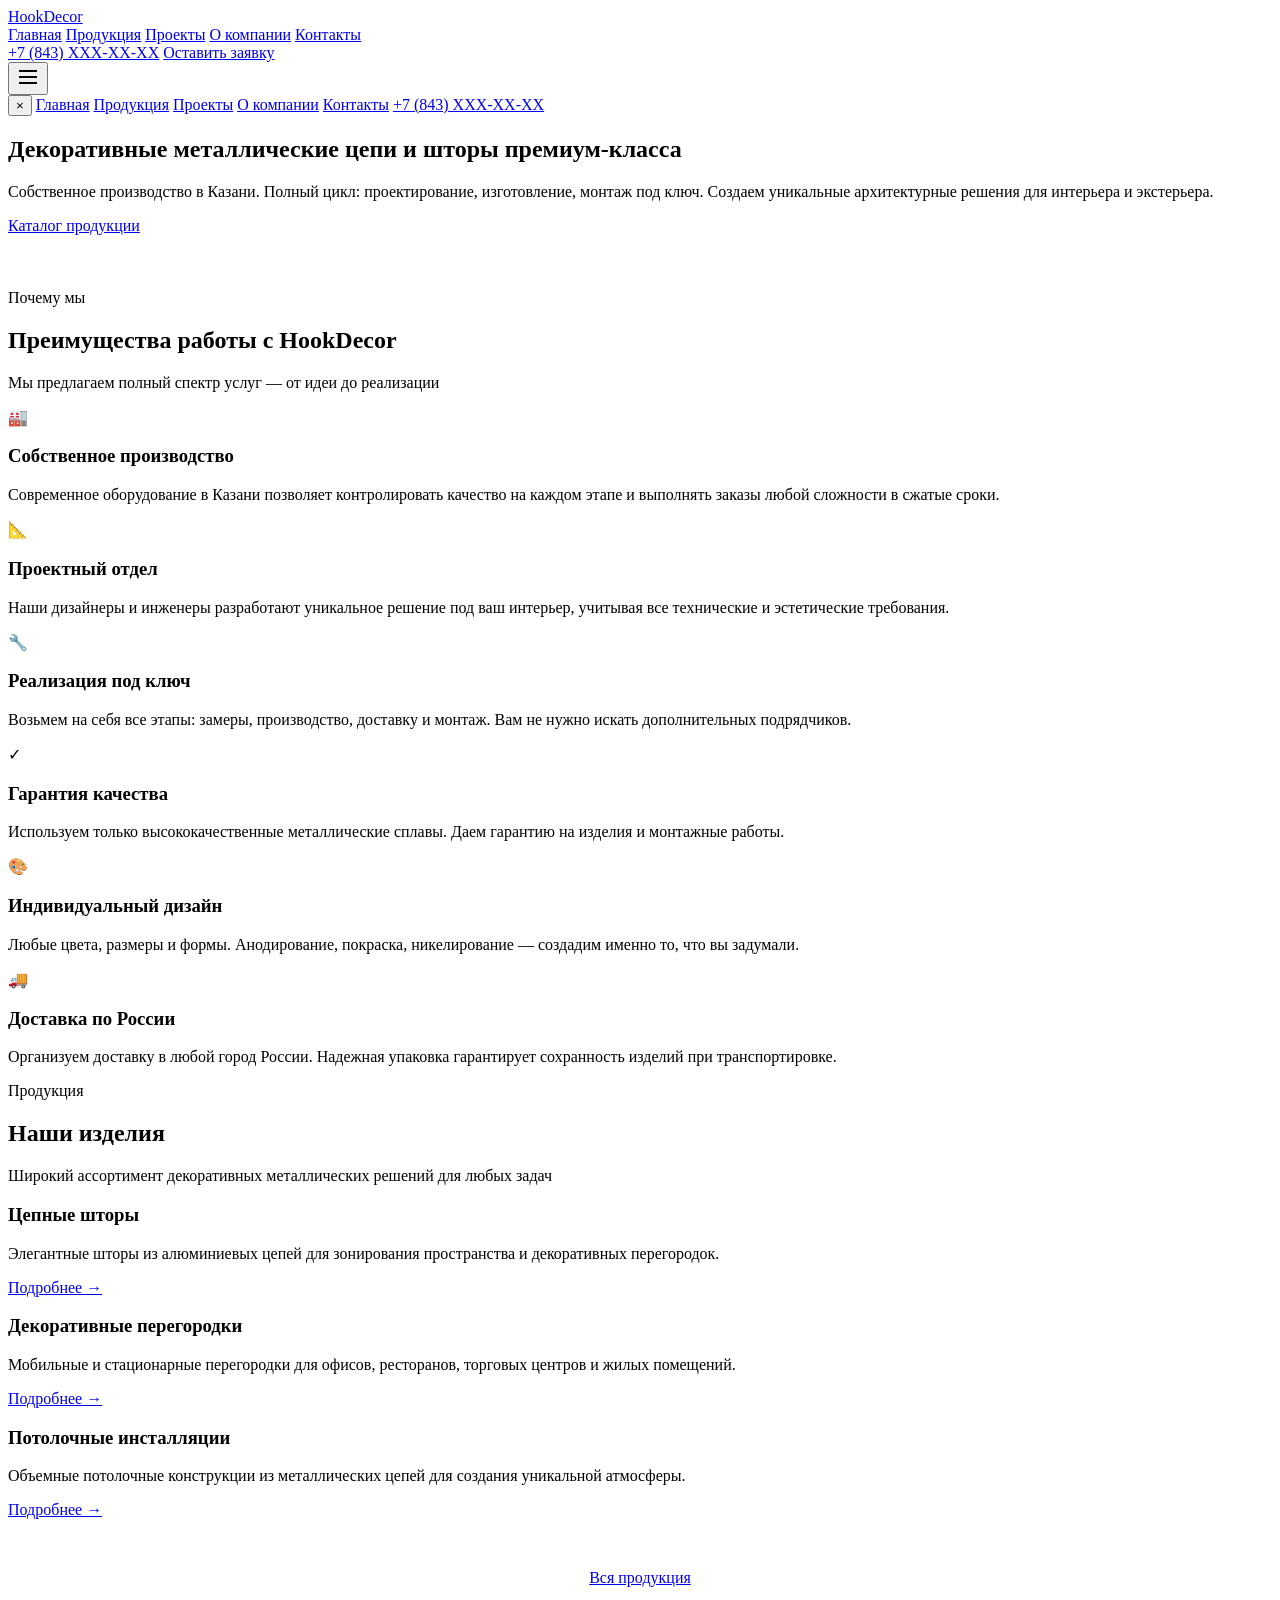
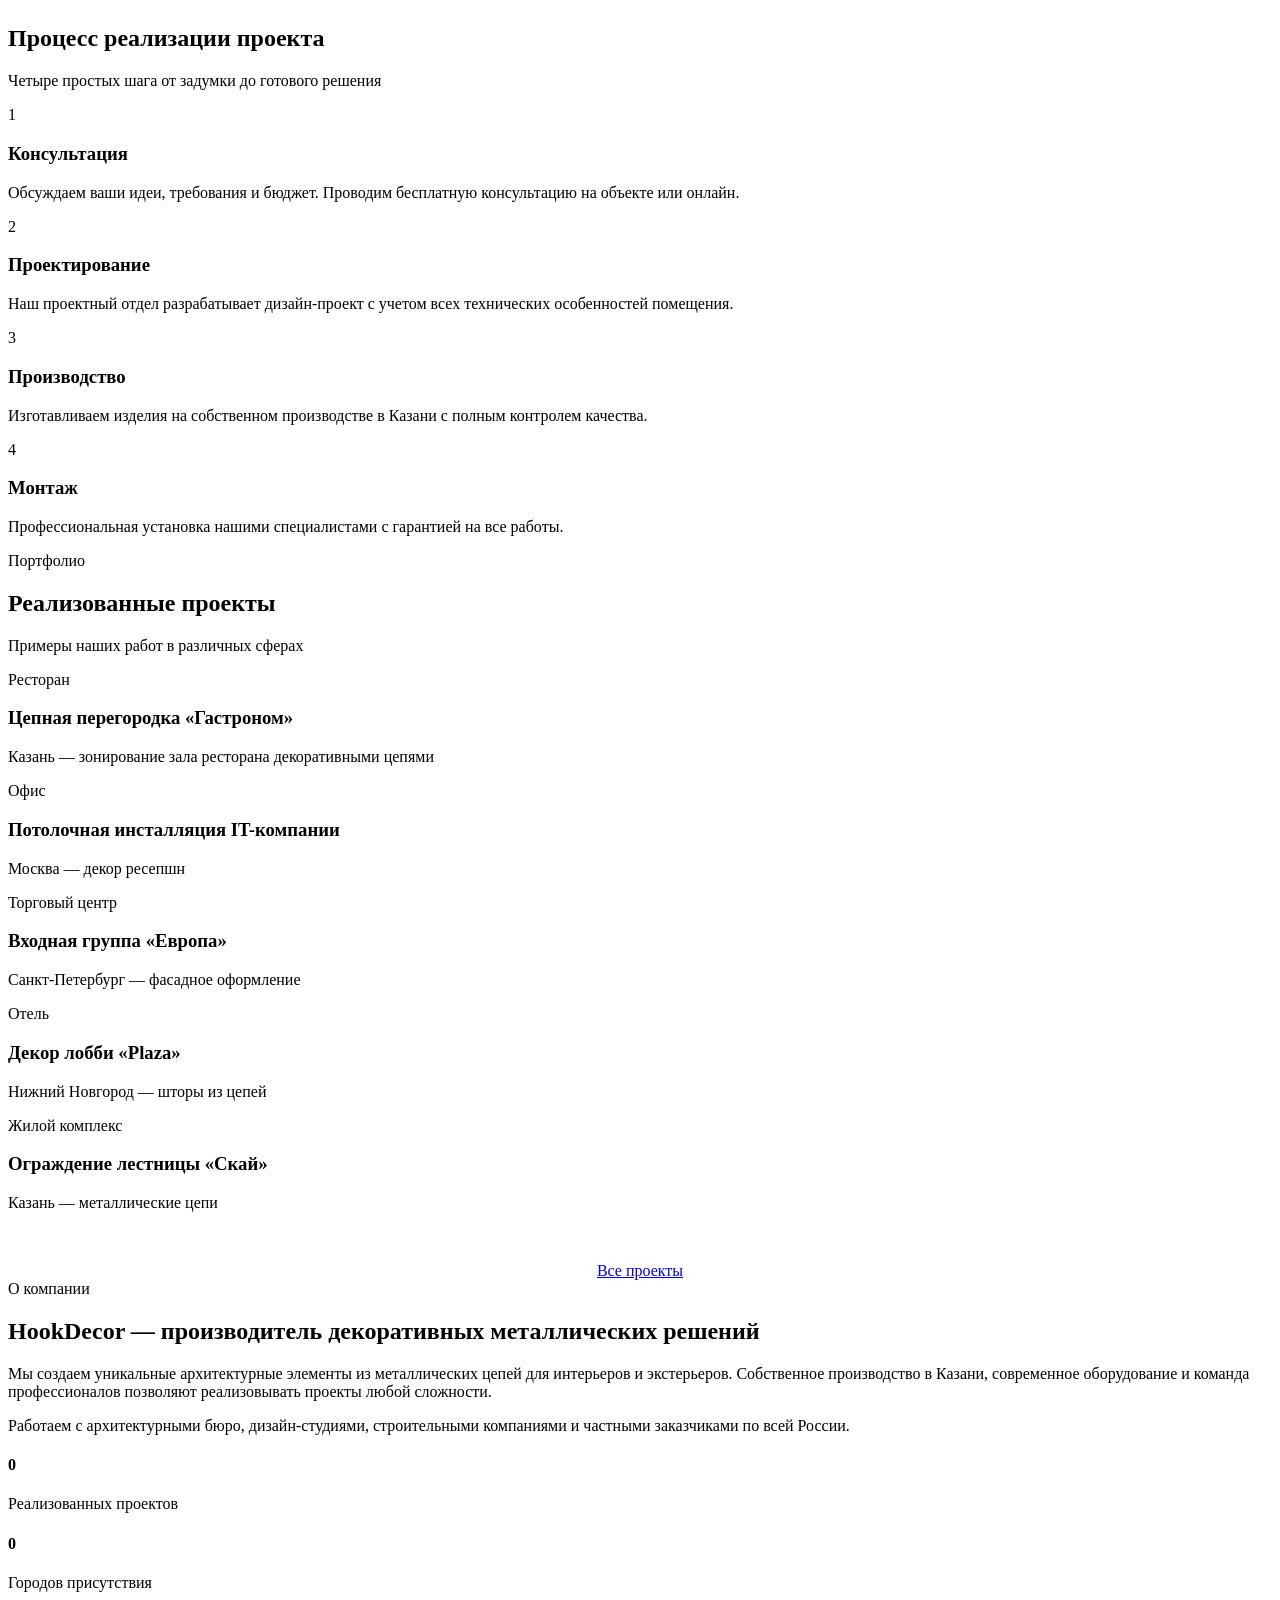
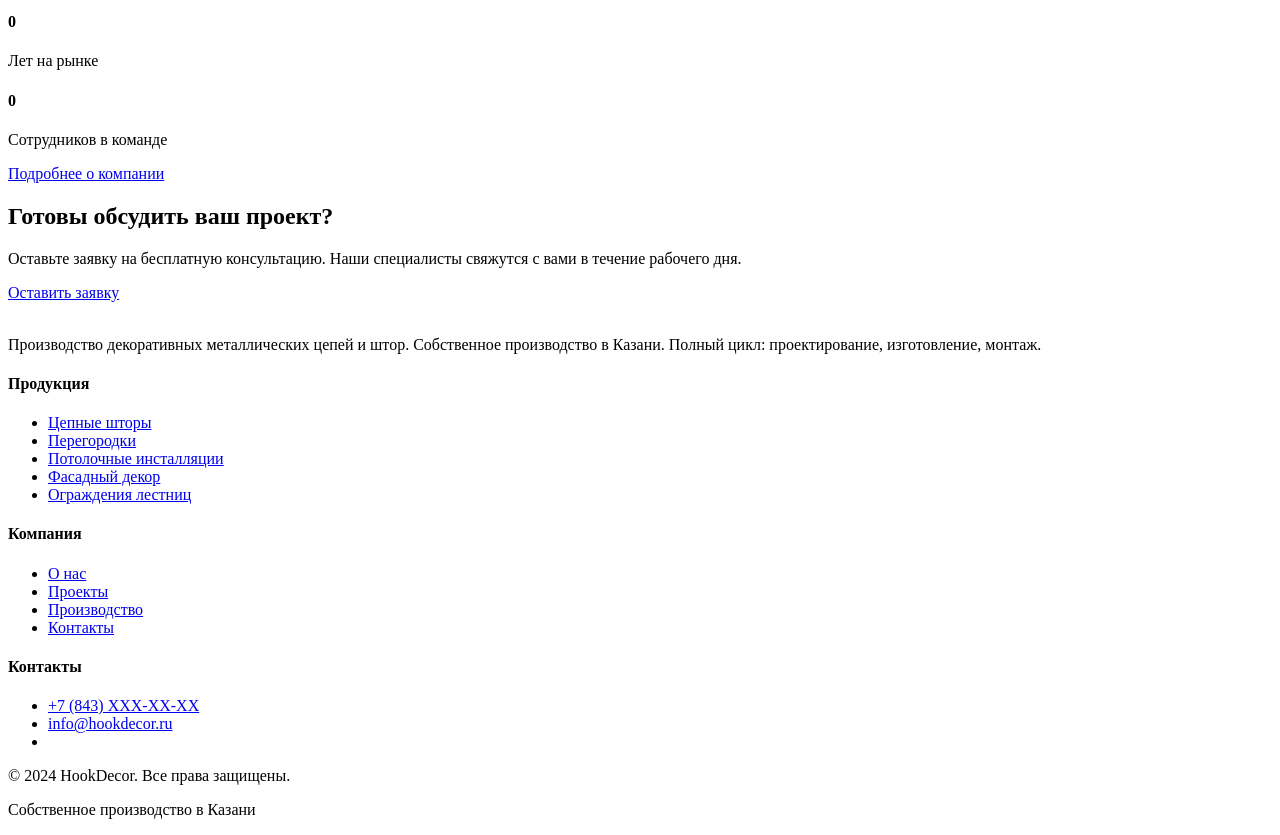
==== index.html @ 1d56a3e1 "Update index.html" ====
<!DOCTYPE html>
<html lang="ru">
<head>
    <meta charset="UTF-8">
    <meta name="viewport" content="width=device-width, initial-scale=1.0">
    <meta name="description" content="HookDecor — производство декоративных металлических цепей и штор в Казани. Проектирование, производство, монтаж под ключ. Архитектурные решения для интерьера и экстерьера.">
    <meta name="keywords" content="декоративные цепи, металлические шторы, архитектурный декор, перегородки из цепей, декор интерьера, производство Казань, монтаж декора">
    <meta name="author" content="HookDecor">
    <meta name="robots" content="index, follow">

    <!-- Open Graph -->
    <meta property="og:title" content="HookDecor — Декоративные металлические цепи и шторы">
    <meta property="og:description" content="Собственное производство в Казани. Проектирование, производство, монтаж под ключ.">
    <meta property="og:type" content="website">
    <meta property="og:url" content="https://hookdecor.ru">
    <meta property="og:locale" content="ru_RU">

    <!-- Twitter Card -->
    <meta name="twitter:card" content="summary_large_image">
    <meta name="twitter:title" content="HookDecor — Декоративные металлические цепи">
    <meta name="twitter:description" content="Производство декоративных металлических цепей и штор в Казани">

    <title>HookDecor — Декоративные металлические цепи и шторы | Производство Казань</title>

    <link rel="canonical" href="https://hookdecor.ru/">
    <link rel="stylesheet" href="./styles.css">
    <link rel="preconnect" href="https://fonts.googleapis.com">
    <link href="https://fonts.googleapis.com/css2?family=Inter:wght@300;400;500;600;700&display=swap" rel="stylesheet">

    <!-- Schema.org JSON-LD -->
    <script type="application/ld+json">
    {
        "@context": "https://schema.org",
        "@type": "Organization",
        "name": "HookDecor",
        "description": "Производство декоративных металлических цепей и штор",
        "url": "https://hookdecor.ru",
        "logo": "https://hookdecor.ru/logo.png",
        "address": {
            "@type": "PostalAddress",
            "addressLocality": "Казань",
            "addressRegion": "Татарстан",
            "addressCountry": "RU"
        },
        "contactPoint": {
            "@type": "ContactPoint",
            "telephone": "+7-843-XXX-XX-XX",
            "contactType": "sales",
            "areaServed": "RU",
            "availableLanguage": "Russian"
        },
        "sameAs": []
    }
    </script>

    <script type="application/ld+json">
    {
        "@context": "https://schema.org",
        "@type": "WebSite",
        "name": "HookDecor",
        "url": "https://hookdecor.ru",
        "potentialAction": {
            "@type": "SearchAction",
            "target": "https://hookdecor.ru/search?q={search_term_string}",
            "query-input": "required name=search_term_string"
        }
    }
    </script>
</head>
<body>

    <!-- Header -->
    <header class="header">
        <div class="container">
            <div class="header-inner">
                <a href="index.html" class="logo">Hook<span>Decor</span></a>
                <nav class="nav">
                    <a href="index.html">Главная</a>
                    <a href="products.html">Продукция</a>
                    <a href="projects.html">Проекты</a>
                    <a href="about.html">О компании</a>
                    <a href="contacts.html">Контакты</a>
                </nav>
                <div class="header-contact">
                    <a href="tel:+7843XXXXXXX" class="phone-link">+7 (843) XXX-XX-XX</a>
                    <a href="contacts.html" class="btn btn-primary">Оставить заявку</a>
                </div>
                <button class="mobile-menu-btn" aria-label="Открыть меню">
                    <svg width="24" height="24" viewBox="0 0 24 24" fill="none" stroke="currentColor" stroke-width="2">
                        <line x1="3" y1="12" x2="21" y2="12"></line>
                        <line x1="3" y1="6" x2="21" y2="6"></line>
                        <line x1="3" y1="18" x2="21" y2="18"></line>
                    </svg>
                </button>
            </div>
        </div>
    </header>

    <!-- Mobile Menu -->
    <div class="mobile-menu">
        <button class="mobile-menu-close" aria-label="Закрыть меню">×</button>
        <a href="index.html">Главная</a>
        <a href="products.html">Продукция</a>
        <a href="projects.html">Проекты</a>
        <a href="about.html">О компании</a>
        <a href="contacts.html">Контакты</a>
        <a href="tel:+7843XXXXXXX" class="phone-link">+7 (843) XXX-XX-XX</a>
    </div>

    <!-- Hero Section -->
    <section class="hero">
        <div class="container">
            <div class="hero-content">
                <div class="hero-text">
                    <h1>Декоративные металлические цепи и шторы <span>премиум-класса</span></h1>
                    <p>Собственное производство в Казани. Полный цикл: проектирование, изготовление, монтаж под ключ. Создаем уникальные архитектурные решения для интерьера и экстерьера.</p>
                    <div class="hero-buttons">
                        <a href="products.html" class="btn btn-primary">Каталог продукции</a>
                        <a href="contacts.html" class="btn btn-outline" style="color: white; border-color: rgba(255,255,255,0.5);">Бесплатная консультация</a>
                    </div>
                </div>
                <div class="hero-visual">
                    <div class="hero-image"></div>
                    <div class="float-element float-1">
                        <span style="color: white; font-size: 0.85rem;">✓ Собственное производство</span>
                    </div>
                    <div class="float-element float-2">
                        <span style="color: white; font-size: 0.85rem;">✓ Проектный отдел</span>
                    </div>
                    <div class="float-element float-3">
                        <span style="color: white; font-size: 0.85rem;">✓ Монтаж под ключ</span>
                    </div>
                </div>
            </div>
        </div>
    </section>

    <!-- Features / Advantages -->
    <section class="section">
        <div class="container">
            <div class="section-header fade-in">
                <span class="section-label">Почему мы</span>
                <h2>Преимущества работы с HookDecor</h2>
                <p>Мы предлагаем полный спектр услуг — от идеи до реализации</p>
            </div>
            <div class="features-grid">
                <div class="feature-card fade-in">
                    <div class="feature-icon">🏭</div>
                    <h3>Собственное производство</h3>
                    <p>Современное оборудование в Казани позволяет контролировать качество на каждом этапе и выполнять заказы любой сложности в сжатые сроки.</p>
                </div>
                <div class="feature-card fade-in">
                    <div class="feature-icon">📐</div>
                    <h3>Проектный отдел</h3>
                    <p>Наши дизайнеры и инженеры разработают уникальное решение под ваш интерьер, учитывая все технические и эстетические требования.</p>
                </div>
                <div class="feature-card fade-in">
                    <div class="feature-icon">🔧</div>
                    <h3>Реализация под ключ</h3>
                    <p>Возьмем на себя все этапы: замеры, производство, доставку и монтаж. Вам не нужно искать дополнительных подрядчиков.</p>
                </div>
                <div class="feature-card fade-in">
                    <div class="feature-icon">✓</div>
                    <h3>Гарантия качества</h3>
                    <p>Используем только высококачественные металлические сплавы. Даем гарантию на изделия и монтажные работы.</p>
                </div>
                <div class="feature-card fade-in">
                    <div class="feature-icon">🎨</div>
                    <h3>Индивидуальный дизайн</h3>
                    <p>Любые цвета, размеры и формы. Анодирование, покраска, никелирование — создадим именно то, что вы задумали.</p>
                </div>
                <div class="feature-card fade-in">
                    <div class="feature-icon">🚚</div>
                    <h3>Доставка по России</h3>
                    <p>Организуем доставку в любой город России. Надежная упаковка гарантирует сохранность изделий при транспортировке.</p>
                </div>
            </div>
        </div>
    </section>

    <!-- Products Preview -->
    <section class="section products-section">
        <div class="container">
            <div class="section-header fade-in">
                <span class="section-label">Продукция</span>
                <h2>Наши изделия</h2>
                <p>Широкий ассортимент декоративных металлических решений для любых задач</p>
            </div>
            <div class="products-grid">
                <div class="product-card fade-in">
                    <div class="product-image" data-product="ЦЕПНЫЕ ШТОРЫ"></div>
                    <div class="product-info">
                        <h3>Цепные шторы</h3>
                        <p>Элегантные шторы из алюминиевых цепей для зонирования пространства и декоративных перегородок.</p>
                        <a href="products.html#curtains" class="product-link">Подробнее →</a>
                    </div>
                </div>
                <div class="product-card fade-in">
                    <div class="product-image" data-product="ПЕРЕГОРОДКИ"></div>
                    <div class="product-info">
                        <h3>Декоративные перегородки</h3>
                        <p>Мобильные и стационарные перегородки для офисов, ресторанов, торговых центров и жилых помещений.</p>
                        <a href="products.html#partitions" class="product-link">Подробнее →</a>
                    </div>
                </div>
                <div class="product-card fade-in">
                    <div class="product-image" data-product="ПОТОЛОЧНЫЕ ИНСТАЛЛЯЦИИ"></div>
                    <div class="product-info">
                        <h3>Потолочные инсталляции</h3>
                        <p>Объемные потолочные конструкции из металлических цепей для создания уникальной атмосферы.</p>
                        <a href="products.html#ceiling" class="product-link">Подробнее →</a>
                    </div>
                </div>
            </div>
            <div style="text-align: center; margin-top: 50px;">
                <a href="products.html" class="btn btn-outline">Вся продукция</a>
            </div>
        </div>
    </section>

    <!-- Process Section -->
    <section class="section process-section">
        <div class="container">
            <div class="section-header fade-in">
                <span class="section-label" style="background: rgba(255,255,255,0.1); color: white;">Как мы работаем</span>
                <h2>Процесс реализации проекта</h2>
                <p>Четыре простых шага от задумки до готового решения</p>
            </div>
            <div class="process-grid">
                <div class="process-step fade-in">
                    <div class="step-number">1</div>
                    <h3>Консультация</h3>
                    <p>Обсуждаем ваши идеи, требования и бюджет. Проводим бесплатную консультацию на объекте или онлайн.</p>
                </div>
                <div class="process-step fade-in">
                    <div class="step-number">2</div>
                    <h3>Проектирование</h3>
                    <p>Наш проектный отдел разрабатывает дизайн-проект с учетом всех технических особенностей помещения.</p>
                </div>
                <div class="process-step fade-in">
                    <div class="step-number">3</div>
                    <h3>Производство</h3>
                    <p>Изготавливаем изделия на собственном производстве в Казани с полным контролем качества.</p>
                </div>
                <div class="process-step fade-in">
                    <div class="step-number">4</div>
                    <h3>Монтаж</h3>
                    <p>Профессиональная установка нашими специалистами с гарантией на все работы.</p>
                </div>
            </div>
        </div>
    </section>

    <!-- Projects Preview -->
    <section class="section">
        <div class="container">
            <div class="section-header fade-in">
                <span class="section-label">Портфолио</span>
                <h2>Реализованные проекты</h2>
                <p>Примеры наших работ в различных сферах</p>
            </div>
            <div class="projects-grid">
                <div class="project-card large fade-in">
                    <div class="project-overlay">
                        <span class="project-tag">Ресторан</span>
                        <h3>Цепная перегородка «Гастроном»</h3>
                        <p>Казань — зонирование зала ресторана декоративными цепями</p>
                    </div>
                </div>
                <div class="project-card fade-in">
                    <div class="project-overlay">
                        <span class="project-tag">Офис</span>
                        <h3>Потолочная инсталляция IT-компании</h3>
                        <p>Москва — декор ресепшн</p>
                    </div>
                </div>
                <div class="project-card fade-in">
                    <div class="project-overlay">
                        <span class="project-tag">Торговый центр</span>
                        <h3>Входная группа «Европа»</h3>
                        <p>Санкт-Петербург — фасадное оформление</p>
                    </div>
                </div>
                <div class="project-card fade-in">
                    <div class="project-overlay">
                        <span class="project-tag">Отель</span>
                        <h3>Декор лобби «Plaza»</h3>
                        <p>Нижний Новгород — шторы из цепей</p>
                    </div>
                </div>
                <div class="project-card fade-in">
                    <div class="project-overlay">
                        <span class="project-tag">Жилой комплекс</span>
                        <h3>Ограждение лестницы «Скай»</h3>
                        <p>Казань — металлические цепи</p>
                    </div>
                </div>
            </div>
            <div style="text-align: center; margin-top: 50px;">
                <a href="projects.html" class="btn btn-outline">Все проекты</a>
            </div>
        </div>
    </section>

    <!-- About Preview -->
    <section class="section">
        <div class="container">
            <div class="about-grid">
                <div class="about-image fade-in"></div>
                <div class="fade-in">
                    <span class="section-label">О компании</span>
                    <h2>HookDecor — производитель декоративных металлических решений</h2>
                    <p>Мы создаем уникальные архитектурные элементы из металлических цепей для интерьеров и экстерьеров. Собственное производство в Казани, современное оборудование и команда профессионалов позволяют реализовывать проекты любой сложности.</p>
                    <p>Работаем с архитектурными бюро, дизайн-студиями, строительными компаниями и частными заказчиками по всей России.</p>
                    <div class="about-stats">
                        <div class="stat-item">
                            <h4 class="counter" data-target="150">0</h4>
                            <p>Реализованных проектов</p>
                        </div>
                        <div class="stat-item">
                            <h4 class="counter" data-target="50">0</h4>
                            <p>Городов присутствия</p>
                        </div>
                        <div class="stat-item">
                            <h4 class="counter" data-target="8">0</h4>
                            <p>Лет на рынке</p>
                        </div>
                        <div class="stat-item">
                            <h4 class="counter" data-target="25">0</h4>
                            <p>Сотрудников в команде</p>
                        </div>
                    </div>
                    <a href="about.html" class="btn btn-primary" style="margin-top: 30px;">Подробнее о компании</a>
                </div>
            </div>
        </div>
    </section>

    <!-- CTA Section -->
    <section class="cta-section">
        <div class="container">
            <div class="fade-in">
                <h2>Готовы обсудить ваш проект?</h2>
                <p>Оставьте заявку на бесплатную консультацию. Наши специалисты свяжутся с вами в течение рабочего дня.</p>
                <div class="cta-buttons">
                    <a href="contacts.html" class="btn btn-white">Оставить заявку</a>
                    <a href="tel:+7843XXXXXXX" class="btn btn-outline" style="color: white; border-color: rgba(255,255,255,0.5);">Позвонить</a>
                </div>
            </div>
        </div>
    </section>

    <!-- Footer -->
    <footer class="footer">
        <div class="container">
            <div class="footer-grid">
                <div class="footer-brand">
                    <a href="index.html" class="logo" style="color: white;">Hook<span style="color: var(--gold);">Decor</span></a>
                    <p>Производство декоративных металлических цепей и штор. Собственное производство в Казани. Полный цикл: проектирование, изготовление, монтаж.</p>
                </div>
                <div class="footer-links">
                    <h4>Продукция</h4>
                    <ul>
                        <li><a href="products.html#curtains">Цепные шторы</a></li>
                        <li><a href="products.html#partitions">Перегородки</a></li>
                        <li><a href="products.html#ceiling">Потолочные инсталляции</a></li>
                        <li><a href="products.html#facade">Фасадный декор</a></li>
                        <li><a href="products.html#stairs">Ограждения лестниц</a></li>
                    </ul>
                </div>
                <div class="footer-links">
                    <h4>Компания</h4>
                    <ul>
                        <li><a href="about.html">О нас</a></li>
                        <li><a href="projects.html">Проекты</a></li>
                        <li><a href="about.html#production">Производство</a></li>
                        <li><a href="contacts.html">Контакты</a></li>
                    </ul>
                </div>
                <div class="footer-links">
                    <h4>Контакты</h4>
                    <ul>
                        <li><a href="tel:+7843XXXXXXX">+7 (843) XXX-XX-XX</a></li>
                        <li><a href="mailto:info@hookdecor.ru">info@hookdecor.ru</a></li>
                        <li><span style="color: rgba(255,255,255,0.7);">Казань, Татарстан</span></li>
                    </ul>
                </div>
            </div>
            <div class="footer-bottom">
                <p>© 2024 HookDecor. Все права защищены.</p>
                <p>Собственное производство в Казани</p>
            </div>
        </div>
    </footer>

    <script src="./scripts.js"></script>
</body>
</html>
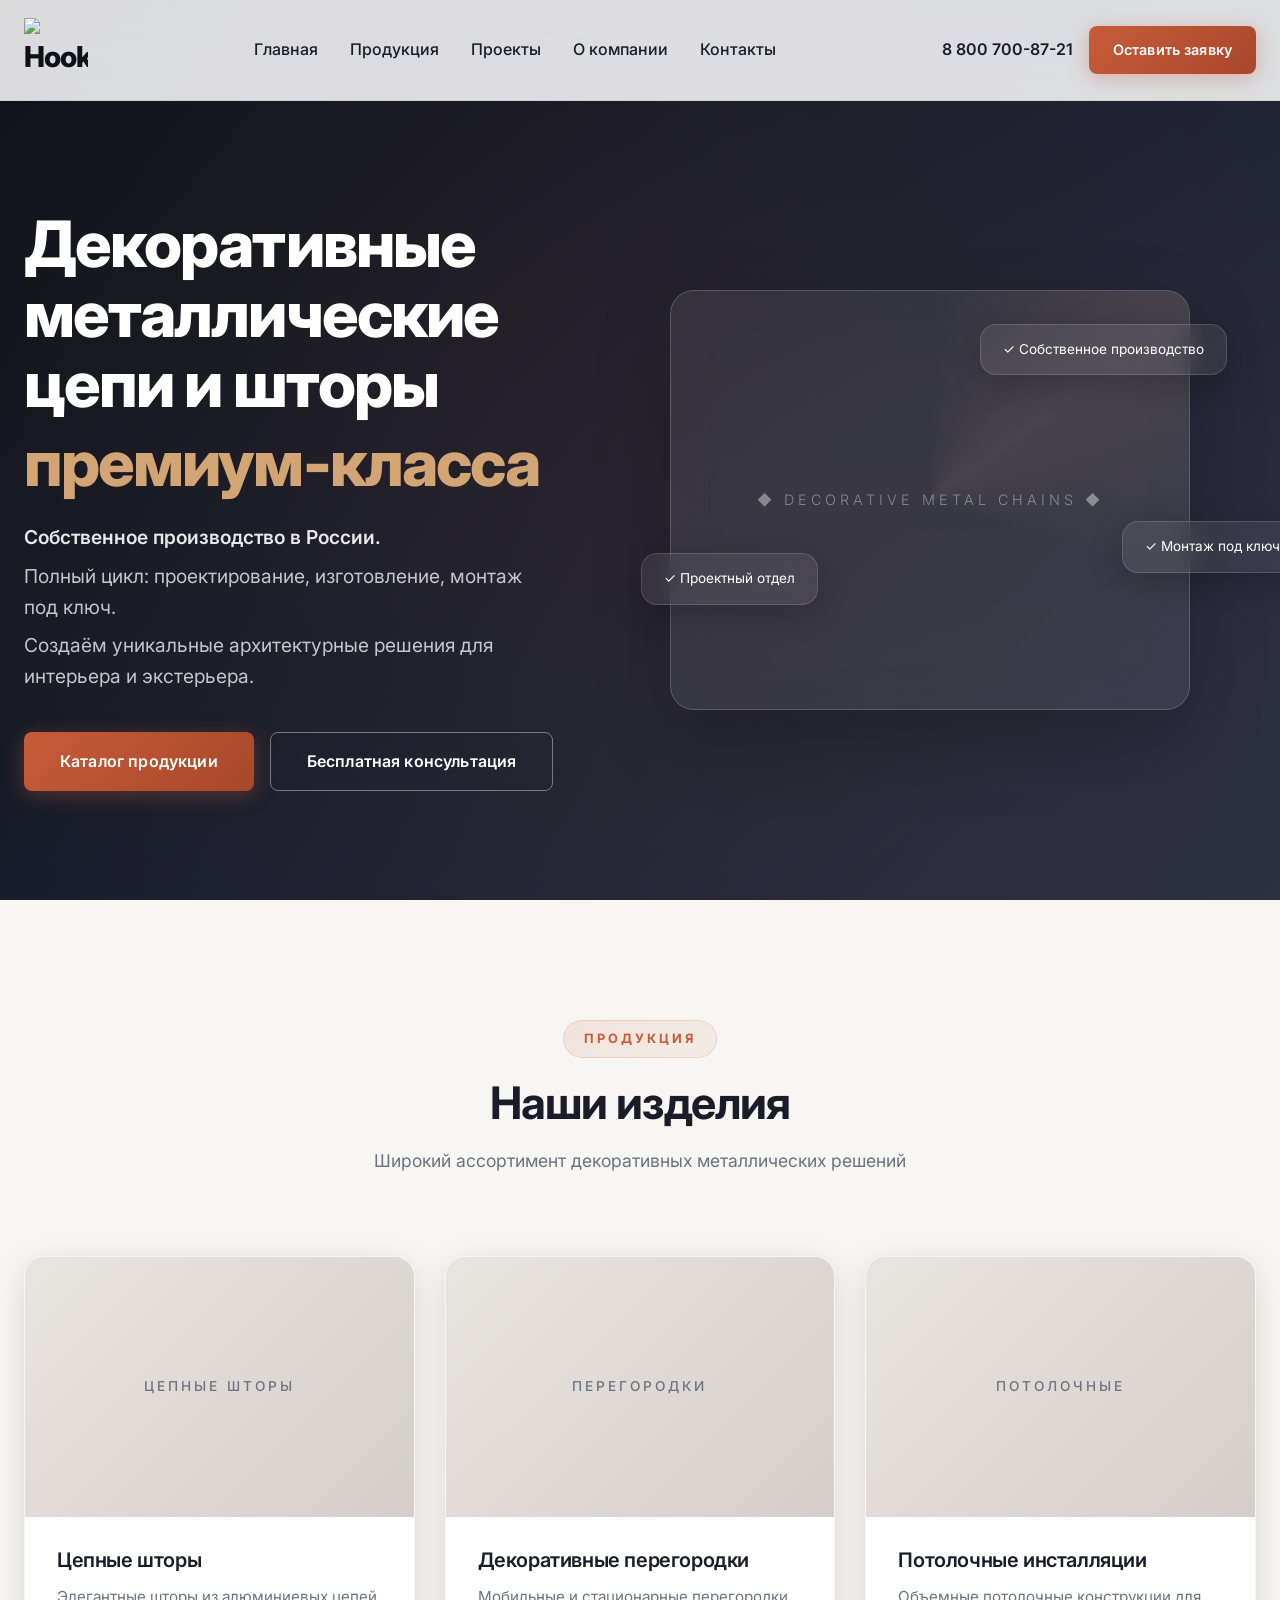
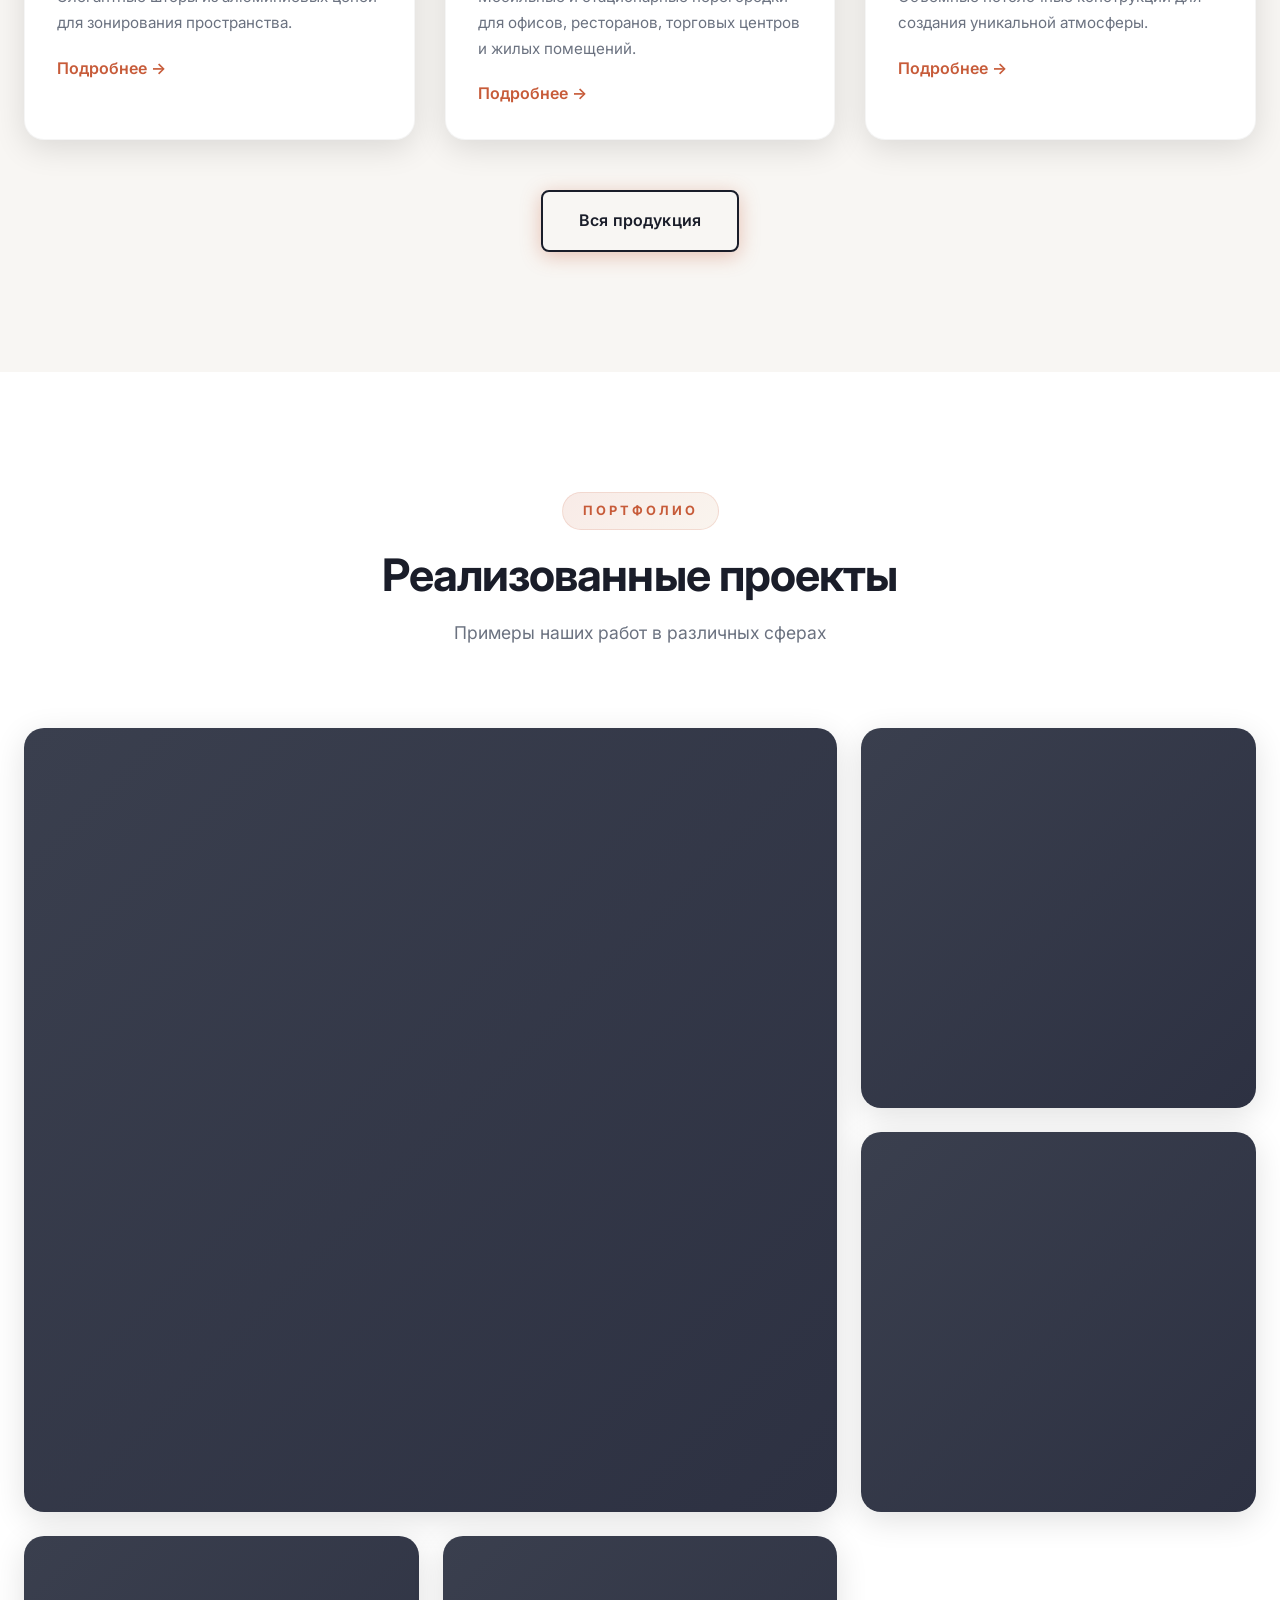
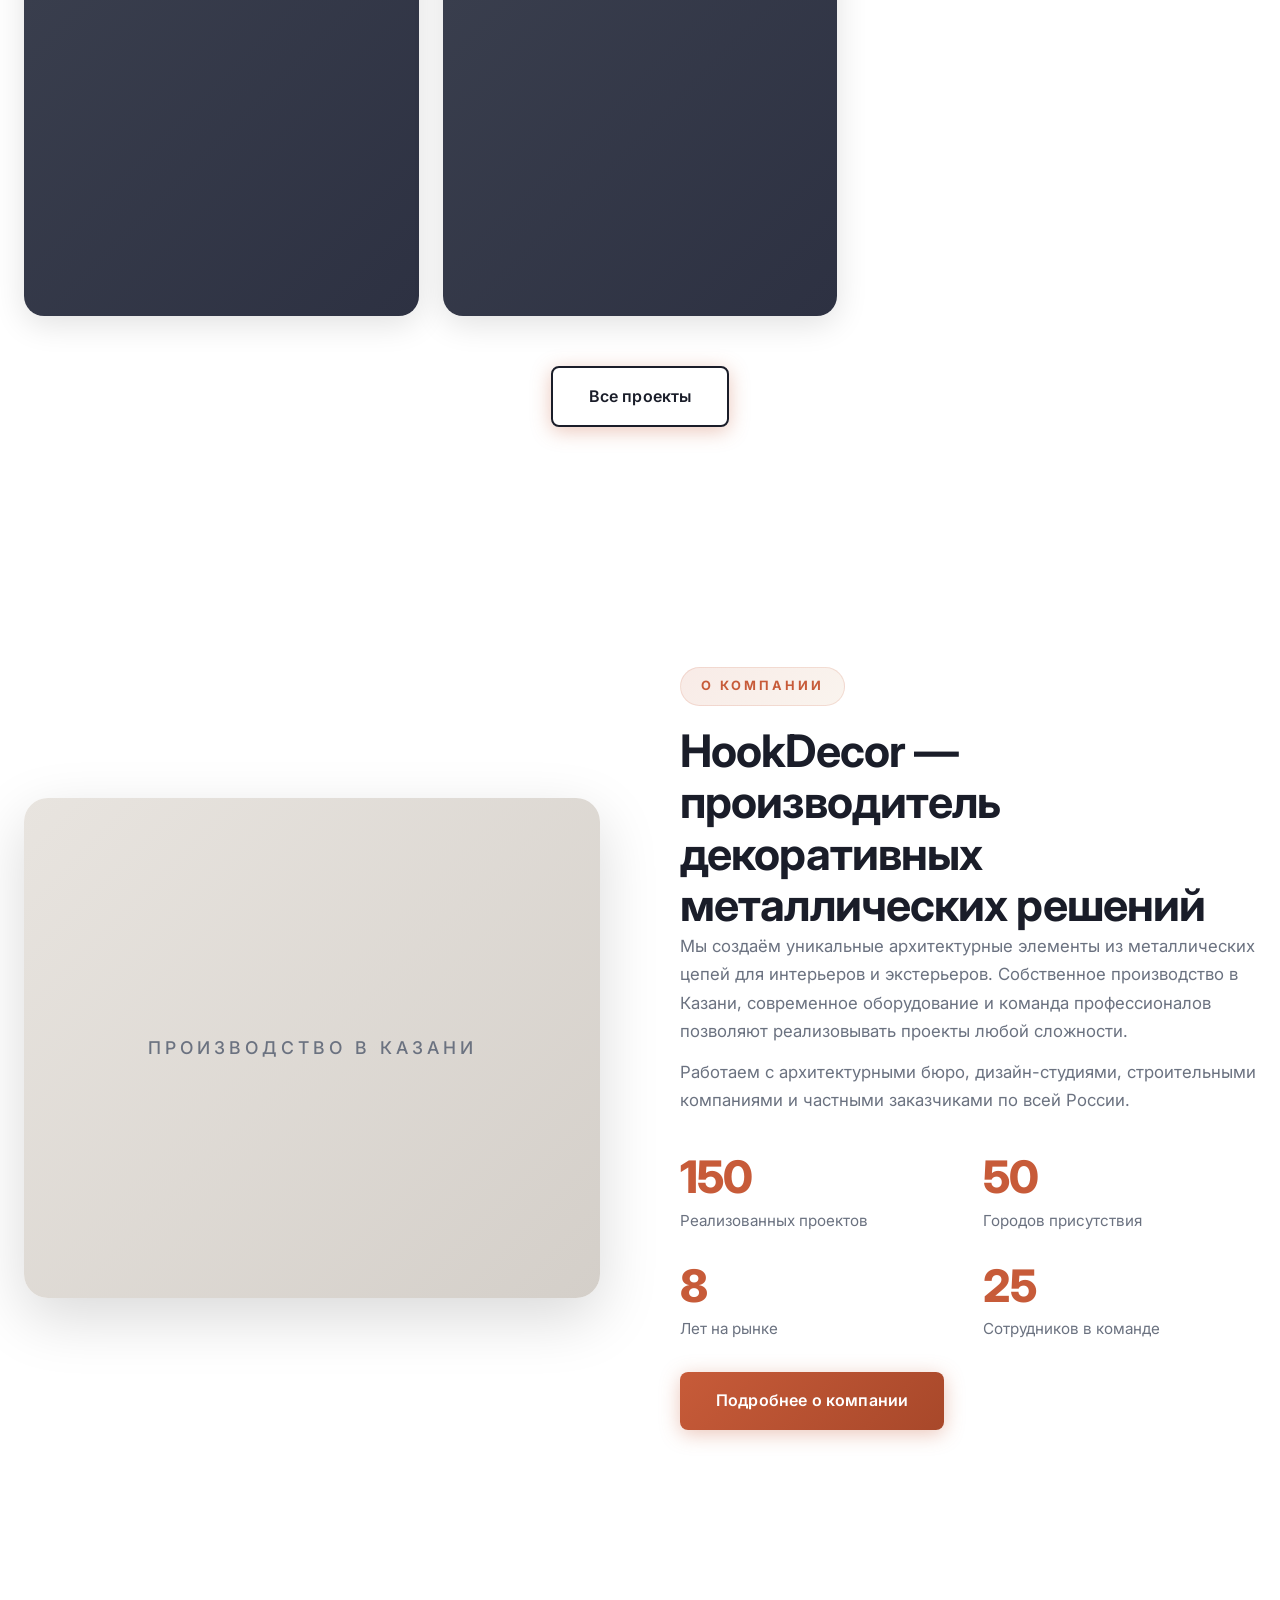
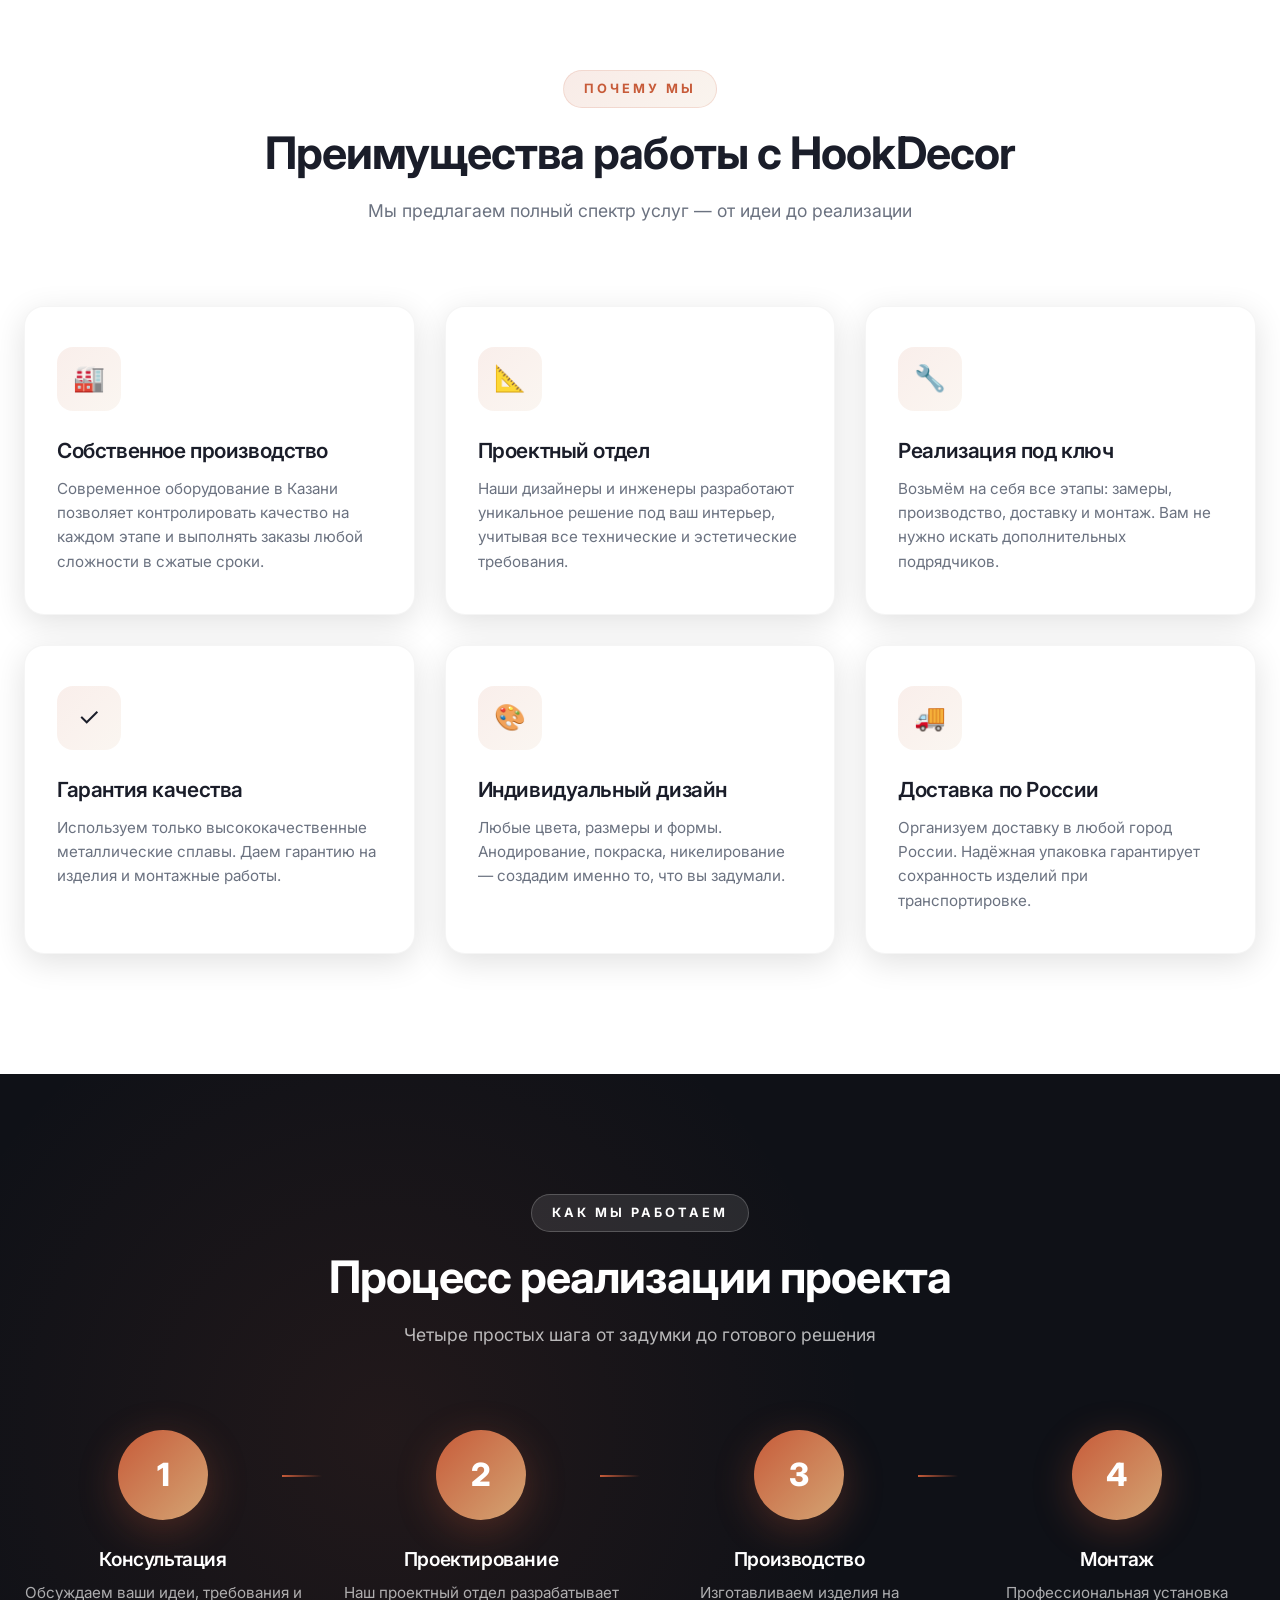
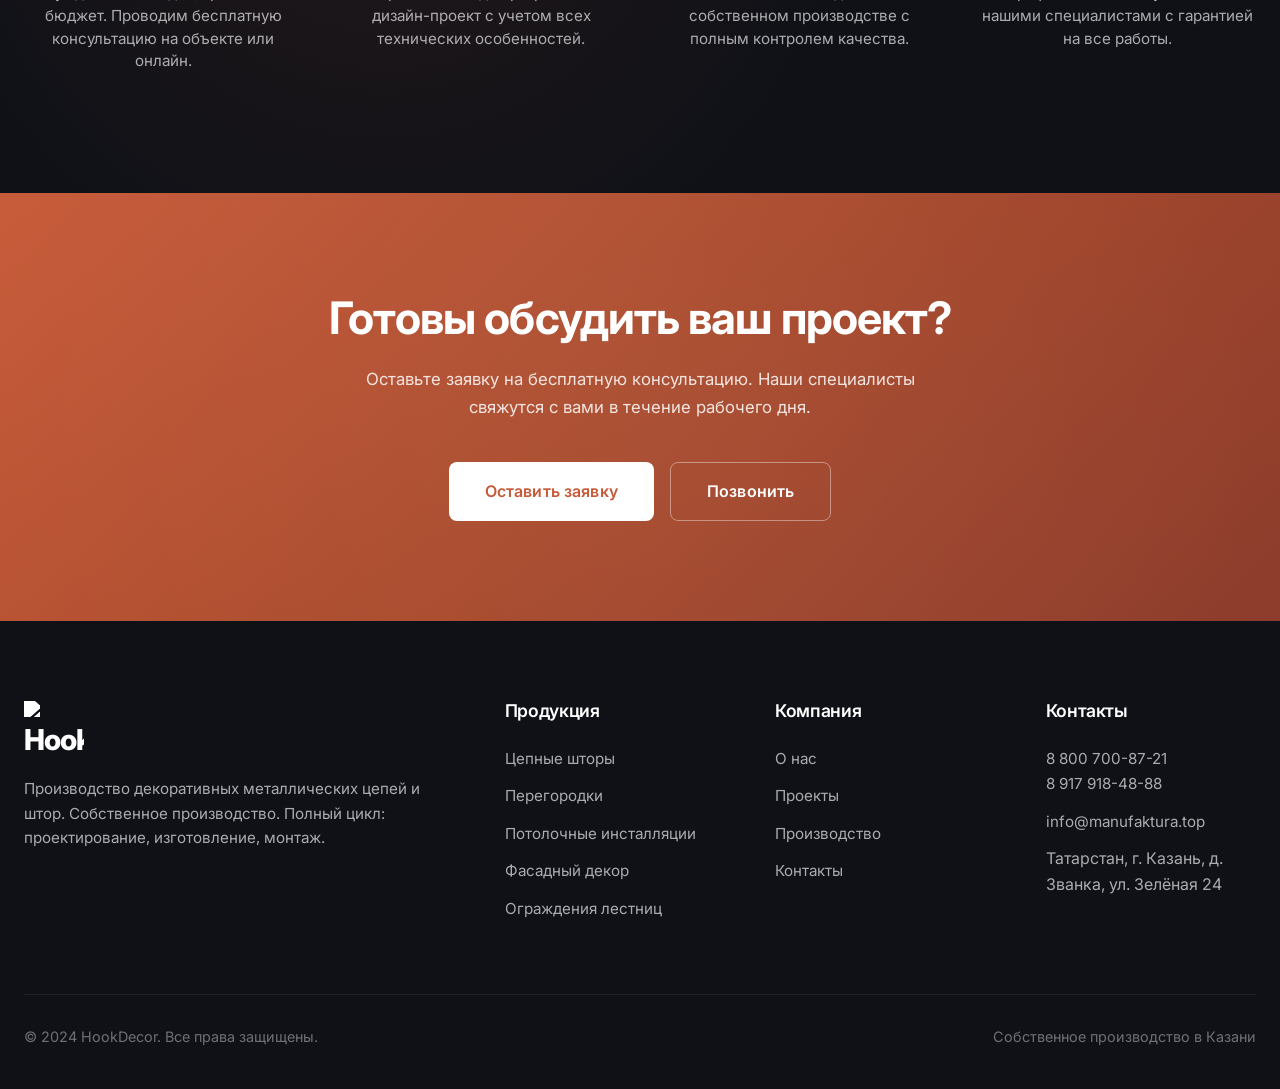
==== commit 33687fee: "Убрал слогон" ====
--- a/index.html
+++ b/index.html
@@ -1,398 +1,1575 @@
 <!DOCTYPE html>
 <html lang="ru">
 <head>
-    <meta charset="UTF-8">
-    <meta name="viewport" content="width=device-width, initial-scale=1.0">
-    <meta name="description" content="HookDecor — производство декоративных металлических цепей и штор в Казани. Проектирование, производство, монтаж под ключ. Архитектурные решения для интерьера и экстерьера.">
-    <meta name="keywords" content="декоративные цепи, металлические шторы, архитектурный декор, перегородки из цепей, декор интерьера, производство Казань, монтаж декора">
-    <meta name="author" content="HookDecor">
-    <meta name="robots" content="index, follow">
-
-    <!-- Open Graph -->
-    <meta property="og:title" content="HookDecor — Декоративные металлические цепи и шторы">
-    <meta property="og:description" content="Собственное производство в Казани. Проектирование, производство, монтаж под ключ.">
-    <meta property="og:type" content="website">
-    <meta property="og:url" content="https://hookdecor.ru">
-    <meta property="og:locale" content="ru_RU">
-
-    <!-- Twitter Card -->
-    <meta name="twitter:card" content="summary_large_image">
-    <meta name="twitter:title" content="HookDecor — Декоративные металлические цепи">
-    <meta name="twitter:description" content="Производство декоративных металлических цепей и штор в Казани">
-
-    <title>HookDecor — Декоративные металлические цепи и шторы | Производство Казань</title>
-
-    <link rel="canonical" href="https://hookdecor.ru/">
-    <link rel="stylesheet" href="./styles.css">
-    <link rel="preconnect" href="https://fonts.googleapis.com">
-    <link href="https://fonts.googleapis.com/css2?family=Inter:wght@300;400;500;600;700&display=swap" rel="stylesheet">
-
-    <!-- Schema.org JSON-LD -->
-    <script type="application/ld+json">
-    {
-        "@context": "https://schema.org",
-        "@type": "Organization",
-        "name": "HookDecor",
-        "description": "Производство декоративных металлических цепей и штор",
-        "url": "https://hookdecor.ru",
-        "logo": "https://hookdecor.ru/logo.png",
-        "address": {
-            "@type": "PostalAddress",
-            "addressLocality": "Казань",
-            "addressRegion": "Татарстан",
-            "addressCountry": "RU"
-        },
-        "contactPoint": {
-            "@type": "ContactPoint",
-            "telephone": "+7-843-XXX-XX-XX",
-            "contactType": "sales",
-            "areaServed": "RU",
-            "availableLanguage": "Russian"
-        },
-        "sameAs": []
+<meta charset="UTF-8">
+<meta name="viewport" content="width=device-width, initial-scale=1.0">
+<meta name="description" content="HookDecor — производство декоративных металлических цепей и штор. Проектирование, производство, монтаж под ключ. Доставка по России.">
+<title>HookDecor — Декоративные металлические цепи и шторы</title>
+<link href="https://fonts.googleapis.com/css2?family=Inter:wght@300;400;500;600;700;800&display=swap" rel="stylesheet">
+<style>
+
+/* ============================================
+   HOOKDECOR — PREMIUM DESIGN FOR WORDPRESS
+   Modern, Luxury, Glassmorphism, Animations
+   ============================================ */
+
+@import url('https://fonts.googleapis.com/css2?family=Inter:wght@300;400;500;600;700;800&display=swap');
+
+:root {
+    --primary-dark: #0f1117;
+    --primary-light: #f8f6f3;
+    --accent: #c75b39;
+    --accent-hover: #a8482a;
+    --text-dark: #1a1d29;
+    --text-light: #6b7280;
+    --gold: #d4a574;
+    --white: #ffffff;
+    --glass: rgba(255, 255, 255, 0.08);
+    --glass-border: rgba(255, 255, 255, 0.18);
+    --shadow-soft: 0 8px 32px rgba(0, 0, 0, 0.12);
+    --shadow-medium: 0 20px 60px rgba(0, 0, 0, 0.15);
+    --shadow-strong: 0 30px 80px rgba(0, 0, 0, 0.2);
+    --transition: all 0.4s cubic-bezier(0.4, 0, 0.2, 1);
+}
+
+* {
+    margin: 0;
+    padding: 0;
+    box-sizing: border-box;
+}
+
+html {
+    scroll-behavior: smooth;
+}
+
+body {
+    font-family: 'Inter', -apple-system, BlinkMacSystemFont, sans-serif;
+    color: var(--text-dark);
+    background-color: var(--white);
+    line-height: 1.6;
+    overflow-x: hidden;
+    -webkit-font-smoothing: antialiased;
+    -moz-osx-font-smoothing: grayscale;
+}
+
+/* Typography — Premium */
+h1, h2, h3, h4, h5, h6 {
+    font-family: 'Inter', sans-serif;
+    font-weight: 700;
+    line-height: 1.15;
+    letter-spacing: -0.02em;
+    color: var(--text-dark);
+}
+
+h1 {
+    font-size: clamp(2.5rem, 5vw, 4.5rem);
+    font-weight: 800;
+    letter-spacing: -0.03em;
+}
+
+h2 {
+    font-size: clamp(1.8rem, 3.5vw, 3rem);
+    font-weight: 700;
+}
+
+h3 {
+    font-size: clamp(1.2rem, 2vw, 1.5rem);
+    font-weight: 600;
+}
+
+p {
+    font-size: 1.05rem;
+    color: var(--text-light);
+    line-height: 1.7;
+    max-width: 65ch;
+}
+
+a {
+    text-decoration: none;
+    color: inherit;
+    transition: var(--transition);
+}
+
+/* Premium Buttons */
+.wp-block-button__link,
+.btn-premium {
+    display: inline-flex;
+    align-items: center;
+    justify-content: center;
+    padding: 16px 36px;
+    font-size: 1rem;
+    font-weight: 600;
+    border-radius: 8px;
+    cursor: pointer;
+    transition: var(--transition);
+    border: none;
+    gap: 10px;
+    letter-spacing: 0.01em;
+    position: relative;
+    overflow: hidden;
+}
+
+.btn-premium::before {
+    content: '';
+    position: absolute;
+    top: 0;
+    left: -100%;
+    width: 100%;
+    height: 100%;
+    background: linear-gradient(90deg, transparent, rgba(255,255,255,0.2), transparent);
+    transition: left 0.6s;
+}
+
+.btn-premium:hover::before {
+    left: 100%;
+}
+
+.btn-primary-premium {
+    background: linear-gradient(135deg, var(--accent), var(--accent-hover));
+    color: var(--white);
+    box-shadow: 0 4px 20px rgba(199, 91, 57, 0.35);
+}
+
+.btn-primary-premium:hover {
+    transform: translateY(-3px);
+    box-shadow: 0 12px 40px rgba(199, 91, 57, 0.45);
+}
+
+.btn-outline-premium {
+    background: transparent;
+    color: var(--white);
+    border: 1.5px solid rgba(255,255,255,0.4);
+    backdrop-filter: blur(10px);
+}
+
+.btn-outline-premium:hover {
+    background: rgba(255,255,255,0.1);
+    border-color: rgba(255,255,255,0.7);
+    transform: translateY(-3px);
+}
+
+/* Container */
+.container-premium {
+    max-width: 1280px;
+    margin: 0 auto;
+    padding: 0 24px;
+}
+
+/* Header — Glassmorphism */
+.header-premium {
+    position: fixed;
+    top: 0;
+    left: 0;
+    right: 0;
+    z-index: 1000;
+    background: rgba(255, 255, 255, 0.85);
+    backdrop-filter: blur(20px) saturate(180%);
+    -webkit-backdrop-filter: blur(20px) saturate(180%);
+    border-bottom: 1px solid rgba(0,0,0,0.05);
+    transition: var(--transition);
+}
+
+.header-premium.scrolled {
+    box-shadow: 0 4px 30px rgba(0,0,0,0.08);
+    background: rgba(255, 255, 255, 0.95);
+}
+
+.header-inner-premium {
+    display: flex;
+    align-items: center;
+    justify-content: space-between;
+    padding: 18px 0;
+    min-height: 72px;
+}
+
+.logo-premium {
+    font-size: 1.8rem;
+    font-weight: 800;
+    color: var(--primary-dark);
+    letter-spacing: -0.03em;
+}
+
+.logo-premium span {
+    color: var(--accent);
+}
+
+/* Hero — Premium with Video/Gradient */
+.hero-premium {
+    min-height: 100vh;
+    display: flex;
+    align-items: center;
+    background: linear-gradient(135deg, #0f1117 0%, #1a1f2e 50%, #2d3142 100%);
+    position: relative;
+    overflow: hidden;
+    padding-top: 100px;
+}
+
+.hero-premium::before {
+    content: '';
+    position: absolute;
+    top: -50%;
+    left: -50%;
+    width: 200%;
+    height: 200%;
+    background: radial-gradient(circle, rgba(199,91,57,0.08) 0%, transparent 50%);
+    animation: pulse 8s ease-in-out infinite;
+}
+
+@keyframes pulse {
+    0%, 100% { transform: scale(1); opacity: 0.5; }
+    50% { transform: scale(1.1); opacity: 0.8; }
+}
+
+.hero-premium::after {
+    content: '';
+    position: absolute;
+    top: 0;
+    left: 0;
+    right: 0;
+    bottom: 0;
+    background: url('data:image/svg+xml,<svg xmlns="http://www.w3.org/2000/svg" viewBox="0 0 100 100"><circle cx="50" cy="50" r="0.5" fill="rgba(255,255,255,0.03)"/></svg>');
+    background-size: 60px 60px;
+}
+
+.hero-content-premium {
+    position: relative;
+    z-index: 2;
+    display: grid;
+    grid-template-columns: 1fr 1fr;
+    gap: 60px;
+    align-items: center;
+}
+
+.hero-text-premium h1 {
+    color: var(--white);
+    margin-bottom: 24px;
+    font-weight: 800;
+    line-height: 1.1;
+}
+
+.hero-text-premium h1 span {
+    color: var(--gold);
+    display: block;
+    margin-top: 8px;
+}
+
+.hero-text-premium p {
+    color: rgba(255,255,255,0.75);
+    font-size: 1.2rem;
+    margin-bottom: 40px;
+    max-width: 500px;
+    line-height: 1.6;
+}
+
+.hero-buttons-premium {
+    display: flex;
+    gap: 16px;
+    flex-wrap: wrap;
+}
+
+/* Glass Card for Hero Visual */
+.hero-glass-card {
+    width: 100%;
+    max-width: 520px;
+    height: 420px;
+    background: var(--glass);
+    backdrop-filter: blur(20px);
+    -webkit-backdrop-filter: blur(20px);
+    border: 1px solid var(--glass-border);
+    border-radius: 24px;
+    display: flex;
+    align-items: center;
+    justify-content: center;
+    position: relative;
+    overflow: hidden;
+    box-shadow: var(--shadow-strong);
+}
+
+.hero-glass-card::before {
+    content: '';
+    position: absolute;
+    top: -50%;
+    left: -50%;
+    width: 200%;
+    height: 200%;
+    background: conic-gradient(from 0deg, transparent, rgba(212,165,116,0.1), transparent 30%);
+    animation: rotate 10s linear infinite;
+}
+
+@keyframes rotate {
+    100% { transform: rotate(360deg); }
+}
+
+.hero-glass-text {
+    position: relative;
+    z-index: 2;
+    font-size: 0.9rem;
+    letter-spacing: 4px;
+    color: rgba(255,255,255,0.4);
+    text-transform: uppercase;
+    font-weight: 300;
+    text-align: center;
+    padding: 0 20px;
+}
+
+/* Floating Elements */
+.float-premium {
+    position: absolute;
+    border-radius: 16px;
+    background: rgba(255,255,255,0.08);
+    backdrop-filter: blur(12px);
+    -webkit-backdrop-filter: blur(12px);
+    border: 1px solid rgba(255,255,255,0.15);
+    padding: 14px 22px;
+    font-size: 0.85rem;
+    color: white;
+    box-shadow: 0 8px 32px rgba(0,0,0,0.2);
+    animation: float-premium 6s ease-in-out infinite;
+}
+
+.float-1 { top: 8%; right: 5%; animation-delay: 0s; }
+.float-2 { bottom: 25%; left: -5%; animation-delay: 2s; }
+.float-3 { top: 55%; right: -8%; animation-delay: 4s; }
+
+@keyframes float-premium {
+    0%, 100% { transform: translateY(0px) rotate(0deg); }
+    50% { transform: translateY(-20px) rotate(2deg); }
+}
+
+/* Section Styles */
+.section-premium {
+    padding: 120px 0;
+    position: relative;
+}
+
+.section-header-premium {
+    text-align: center;
+    margin-bottom: 80px;
+}
+
+.section-header-premium h2 {
+    margin-bottom: 16px;
+}
+
+.section-header-premium p {
+    max-width: 600px;
+    margin: 0 auto;
+    font-size: 1.1rem;
+}
+
+.section-label-premium {
+    display: inline-block;
+    padding: 8px 20px;
+    background: linear-gradient(135deg, rgba(199,91,57,0.12), rgba(212,165,116,0.12));
+    color: var(--accent);
+    font-size: 0.8rem;
+    font-weight: 700;
+    text-transform: uppercase;
+    letter-spacing: 3px;
+    border-radius: 30px;
+    margin-bottom: 20px;
+    border: 1px solid rgba(199,91,57,0.15);
+}
+
+/* Features — Glass Cards */
+.features-grid-premium {
+    display: grid;
+    grid-template-columns: repeat(auto-fit, minmax(300px, 1fr));
+    gap: 30px;
+}
+
+.feature-card-premium {
+    padding: 40px 32px;
+    background: var(--white);
+    border-radius: 20px;
+    border: 1px solid rgba(0,0,0,0.04);
+    transition: var(--transition);
+    position: relative;
+    overflow: hidden;
+    box-shadow: var(--shadow-soft);
+}
+
+.feature-card-premium::before {
+    content: '';
+    position: absolute;
+    top: 0;
+    left: 0;
+    width: 100%;
+    height: 3px;
+    background: linear-gradient(90deg, var(--accent), var(--gold));
+    transform: scaleX(0);
+    transform-origin: left;
+    transition: transform 0.4s ease;
+}
+
+.feature-card-premium:hover {
+    transform: translateY(-10px);
+    box-shadow: var(--shadow-medium);
+}
+
+.feature-card-premium:hover::before {
+    transform: scaleX(1);
+}
+
+.feature-icon-premium {
+    width: 64px;
+    height: 64px;
+    background: linear-gradient(135deg, rgba(199,91,57,0.1), rgba(212,165,116,0.1));
+    border-radius: 16px;
+    display: flex;
+    align-items: center;
+    justify-content: center;
+    margin-bottom: 28px;
+    font-size: 1.6rem;
+    transition: var(--transition);
+}
+
+.feature-card-premium:hover .feature-icon-premium {
+    transform: scale(1.1);
+    background: linear-gradient(135deg, rgba(199,91,57,0.2), rgba(212,165,116,0.2));
+}
+
+.feature-card-premium h3 {
+    margin-bottom: 14px;
+    font-size: 1.3rem;
+}
+
+.feature-card-premium p {
+    font-size: 0.95rem;
+    line-height: 1.6;
+}
+
+/* Products */
+.products-section-premium {
+    background-color: var(--primary-light);
+}
+
+.products-grid-premium {
+    display: grid;
+    grid-template-columns: repeat(auto-fit, minmax(300px, 1fr));
+    gap: 30px;
+}
+
+.product-card-premium {
+    background: var(--white);
+    border-radius: 20px;
+    overflow: hidden;
+    transition: var(--transition);
+    border: 1px solid rgba(0,0,0,0.04);
+    box-shadow: var(--shadow-soft);
+}
+
+.product-card-premium:hover {
+    transform: translateY(-10px) scale(1.02);
+    box-shadow: var(--shadow-strong);
+}
+
+.product-image-premium {
+    height: 260px;
+    background: linear-gradient(135deg, #e8e4df, #d4cfc9);
+    display: flex;
+    align-items: center;
+    justify-content: center;
+    position: relative;
+    overflow: hidden;
+}
+
+.product-image-premium::after {
+    content: attr(data-product);
+    font-size: 0.85rem;
+    color: var(--text-light);
+    letter-spacing: 3px;
+    text-transform: uppercase;
+    font-weight: 500;
+}
+
+.product-info-premium {
+    padding: 32px;
+}
+
+.product-info-premium h3 {
+    margin-bottom: 12px;
+    font-size: 1.25rem;
+}
+
+.product-info-premium p {
+    margin-bottom: 20px;
+    font-size: 0.95rem;
+}
+
+.product-link-premium {
+    color: var(--accent);
+    font-weight: 600;
+    display: inline-flex;
+    align-items: center;
+    gap: 8px;
+    position: relative;
+}
+
+.product-link-premium::after {
+    content: '';
+    position: absolute;
+    bottom: -2px;
+    left: 0;
+    width: 0;
+    height: 2px;
+    background: var(--accent);
+    transition: width 0.3s ease;
+}
+
+.product-link-premium:hover::after {
+    width: 100%;
+}
+
+/* Projects — Masonry with Overlay */
+.projects-grid-premium {
+    display: grid;
+    grid-template-columns: repeat(3, 1fr);
+    gap: 24px;
+}
+
+.project-card-premium {
+    position: relative;
+    border-radius: 20px;
+    overflow: hidden;
+    height: 380px;
+    cursor: pointer;
+    background: linear-gradient(135deg, #3a3f4e, #2d3142);
+    box-shadow: var(--shadow-soft);
+    transition: var(--transition);
+}
+
+.project-card-premium:hover {
+    transform: translateY(-5px);
+    box-shadow: var(--shadow-medium);
+}
+
+.project-card-premium.large {
+    grid-column: span 2;
+    grid-row: span 2;
+    height: auto;
+    min-height: 600px;
+}
+
+.project-overlay-premium {
+    position: absolute;
+    bottom: 0;
+    left: 0;
+    right: 0;
+    padding: 40px 30px;
+    background: linear-gradient(transparent 0%, rgba(15,17,23,0.95) 100%);
+    color: var(--white);
+    transform: translateY(30px);
+    opacity: 0;
+    transition: var(--transition);
+}
+
+.project-card-premium:hover .project-overlay-premium {
+    transform: translateY(0);
+    opacity: 1;
+}
+
+.project-overlay-premium h3 {
+    color: var(--white);
+    margin-bottom: 8px;
+    font-size: 1.4rem;
+}
+
+.project-overlay-premium p {
+    color: rgba(255,255,255,0.75);
+    font-size: 0.9rem;
+}
+
+.project-tag-premium {
+    display: inline-block;
+    padding: 6px 14px;
+    background: linear-gradient(135deg, var(--accent), var(--accent-hover));
+    color: var(--white);
+    font-size: 0.75rem;
+    border-radius: 20px;
+    margin-bottom: 14px;
+    text-transform: uppercase;
+    letter-spacing: 1px;
+    font-weight: 600;
+}
+
+/* Process — Animated Steps */
+.process-section-premium {
+    background-color: var(--primary-dark);
+    color: var(--white);
+    position: relative;
+    overflow: hidden;
+}
+
+.process-section-premium::before {
+    content: '';
+    position: absolute;
+    top: 0;
+    left: 0;
+    right: 0;
+    bottom: 0;
+    background: radial-gradient(circle at 30% 50%, rgba(199,91,57,0.1) 0%, transparent 50%);
+}
+
+.process-grid-premium {
+    display: grid;
+    grid-template-columns: repeat(4, 1fr);
+    gap: 40px;
+    position: relative;
+    z-index: 1;
+}
+
+.process-step-premium {
+    text-align: center;
+    position: relative;
+}
+
+.process-step-premium::after {
+    content: '';
+    position: absolute;
+    top: 45px;
+    right: -20px;
+    width: 40px;
+    height: 2px;
+    background: linear-gradient(90deg, var(--accent), transparent);
+}
+
+.process-step-premium:last-child::after {
+    display: none;
+}
+
+.step-number-premium {
+    width: 90px;
+    height: 90px;
+    border-radius: 50%;
+    background: linear-gradient(135deg, var(--accent), var(--gold));
+    display: flex;
+    align-items: center;
+    justify-content: center;
+    font-size: 2rem;
+    font-weight: 800;
+    color: var(--white);
+    margin: 0 auto 28px;
+    position: relative;
+    z-index: 2;
+    box-shadow: 0 10px 40px rgba(199,91,57,0.3);
+    transition: var(--transition);
+}
+
+.process-step-premium:hover .step-number-premium {
+    transform: scale(1.1);
+    box-shadow: 0 15px 50px rgba(199,91,57,0.4);
+}
+
+.process-step-premium h3 {
+    color: var(--white);
+    margin-bottom: 12px;
+    font-size: 1.2rem;
+}
+
+.process-step-premium p {
+    color: rgba(255,255,255,0.65);
+    font-size: 0.95rem;
+    line-height: 1.5;
+}
+
+/* About */
+.about-grid-premium {
+    display: grid;
+    grid-template-columns: 1fr 1fr;
+    gap: 80px;
+    align-items: center;
+}
+
+.about-image-premium {
+    position: relative;
+    border-radius: 24px;
+    overflow: hidden;
+    height: 500px;
+    background: linear-gradient(135deg, #e8e4df, #d4cfc9);
+    display: flex;
+    align-items: center;
+    justify-content: center;
+    box-shadow: var(--shadow-medium);
+}
+
+.about-image-premium::after {
+    content: 'ПРОИЗВОДСТВО В КАЗАНИ';
+    font-size: 1.1rem;
+    color: var(--text-light);
+    letter-spacing: 4px;
+    text-transform: uppercase;
+    font-weight: 500;
+}
+
+.about-stats-premium {
+    display: grid;
+    grid-template-columns: repeat(2, 1fr);
+    gap: 30px;
+    margin-top: 40px;
+}
+
+.stat-item-premium h4 {
+    font-size: 2.8rem;
+    color: var(--accent);
+    margin-bottom: 8px;
+    font-weight: 800;
+    line-height: 1;
+}
+
+.stat-item-premium p {
+    font-size: 0.95rem;
+    color: var(--text-light);
+}
+
+/* CTA — Premium Gradient */
+.cta-section-premium {
+    background: linear-gradient(135deg, var(--accent), #a8482a, #8b3a2a);
+    text-align: center;
+    padding: 100px 0;
+    position: relative;
+    overflow: hidden;
+}
+
+.cta-section-premium::before {
+    content: '';
+    position: absolute;
+    top: -50%;
+    left: -50%;
+    width: 200%;
+    height: 200%;
+    background: radial-gradient(circle, rgba(255,255,255,0.05) 0%, transparent 60%);
+}
+
+.cta-section-premium h2 {
+    color: var(--white);
+    margin-bottom: 20px;
+    position: relative;
+    z-index: 1;
+}
+
+.cta-section-premium p {
+    color: rgba(255,255,255,0.85);
+    max-width: 600px;
+    margin: 0 auto 40px;
+    position: relative;
+    z-index: 1;
+}
+
+.cta-buttons-premium {
+    display: flex;
+    gap: 16px;
+    justify-content: center;
+    flex-wrap: wrap;
+    position: relative;
+    z-index: 1;
+}
+
+/* Contact */
+.contact-grid-premium {
+    display: grid;
+    grid-template-columns: 1fr 1fr;
+    gap: 60px;
+}
+
+.contact-form-premium {
+    background: var(--white);
+    padding: 48px;
+    border-radius: 24px;
+    border: 1px solid rgba(0,0,0,0.05);
+    box-shadow: var(--shadow-soft);
+}
+
+.form-group-premium {
+    margin-bottom: 24px;
+}
+
+.form-group-premium label {
+    display: block;
+    margin-bottom: 8px;
+    font-weight: 600;
+    font-size: 0.9rem;
+    color: var(--text-dark);
+}
+
+.form-group-premium input,
+.form-group-premium textarea,
+.form-group-premium select {
+    width: 100%;
+    padding: 14px 18px;
+    border: 2px solid rgba(0,0,0,0.06);
+    border-radius: 12px;
+    font-size: 1rem;
+    font-family: inherit;
+    transition: var(--transition);
+    background: var(--white);
+}
+
+.form-group-premium input:focus,
+.form-group-premium textarea:focus,
+.form-group-premium select:focus {
+    outline: none;
+    border-color: var(--accent);
+    box-shadow: 0 0 0 4px rgba(199,91,57,0.1);
+}
+
+/* Footer */
+.footer-premium {
+    background-color: var(--primary-dark);
+    color: var(--white);
+    padding: 80px 0 40px;
+    position: relative;
+}
+
+.footer-grid-premium {
+    display: grid;
+    grid-template-columns: 2fr 1fr 1fr 1fr;
+    gap: 60px;
+    margin-bottom: 60px;
+}
+
+.footer-brand-premium p {
+    color: rgba(255,255,255,0.65);
+    margin-top: 16px;
+    font-size: 0.95rem;
+    line-height: 1.6;
+}
+
+.footer-links-premium h4 {
+    color: var(--white);
+    margin-bottom: 24px;
+    font-size: 1.1rem;
+    font-weight: 600;
+}
+
+.footer-links-premium ul {
+    list-style: none;
+}
+
+.footer-links-premium li {
+    margin-bottom: 12px;
+}
+
+.footer-links-premium a {
+    color: rgba(255,255,255,0.65);
+    font-size: 0.95rem;
+    transition: var(--transition);
+}
+
+.footer-links-premium a:hover {
+    color: var(--gold);
+    padding-left: 4px;
+}
+
+.footer-bottom-premium {
+    border-top: 1px solid rgba(255,255,255,0.08);
+    padding-top: 30px;
+    display: flex;
+    justify-content: space-between;
+    align-items: center;
+    flex-wrap: wrap;
+    gap: 20px;
+}
+
+.footer-bottom-premium p {
+    color: rgba(255,255,255,0.4);
+    font-size: 0.9rem;
+}
+
+/* Animations */
+.fade-in-premium {
+    opacity: 0;
+    transform: translateY(40px);
+    transition: opacity 0.9s ease, transform 0.9s ease;
+}
+
+.fade-in-premium.visible {
+    opacity: 1;
+    transform: translateY(0);
+}
+
+/* Page Header */
+.page-header-premium {
+    background: linear-gradient(135deg, var(--primary-dark), #2d3142);
+    padding: 140px 0 80px;
+    text-align: center;
+    position: relative;
+    overflow: hidden;
+}
+
+.page-header-premium::before {
+    content: '';
+    position: absolute;
+    top: 0;
+    left: 0;
+    right: 0;
+    bottom: 0;
+    background: radial-gradient(circle at 50% 50%, rgba(199,91,57,0.08) 0%, transparent 50%);
+}
+
+.page-header-premium h1 {
+    color: var(--white);
+    margin-bottom: 16px;
+    position: relative;
+    z-index: 1;
+}
+
+.page-header-premium p {
+    color: rgba(255,255,255,0.75);
+    max-width: 600px;
+    margin: 0 auto;
+    position: relative;
+    z-index: 1;
+}
+
+/* FAQ */
+.faq-item-premium {
+    border-bottom: 1px solid rgba(0,0,0,0.06);
+    padding: 24px 0;
+}
+
+.faq-question-premium {
+    display: flex;
+    justify-content: space-between;
+    align-items: center;
+    cursor: pointer;
+    font-weight: 600;
+    font-size: 1.1rem;
+    gap: 16px;
+}
+
+.faq-answer-premium {
+    max-height: 0;
+    overflow: hidden;
+    transition: max-height 0.4s ease;
+    padding-top: 0;
+}
+
+.faq-answer-premium.active {
+    max-height: 500px;
+    padding-top: 16px;
+}
+
+.faq-toggle-premium {
+    width: 32px;
+    height: 32px;
+    border-radius: 50%;
+    background: var(--primary-light);
+    display: flex;
+    align-items: center;
+    justify-content: center;
+    transition: var(--transition);
+    flex-shrink: 0;
+    font-size: 1.2rem;
+    color: var(--text-dark);
+}
+
+.faq-item-premium.active .faq-toggle-premium {
+    background: var(--accent);
+    color: var(--white);
+    transform: rotate(45deg);
+}
+
+/* Product Detail */
+.product-detail-grid-premium {
+    display: grid;
+    grid-template-columns: 1fr 1fr;
+    gap: 60px;
+    align-items: start;
+}
+
+.product-gallery-premium {
+    border-radius: 24px;
+    overflow: hidden;
+    background: linear-gradient(135deg, #e8e4df, #d4cfc9);
+    min-height: 480px;
+    display: flex;
+    align-items: center;
+    justify-content: center;
+    box-shadow: var(--shadow-soft);
+}
+
+.product-specs-premium {
+    margin-top: 32px;
+    background: var(--white);
+    border-radius: 16px;
+    padding: 28px;
+    border: 1px solid rgba(0,0,0,0.04);
+    box-shadow: var(--shadow-soft);
+}
+
+.spec-row-premium {
+    display: flex;
+    justify-content: space-between;
+    padding: 14px 0;
+    border-bottom: 1px solid rgba(0,0,0,0.05);
+    font-size: 0.95rem;
+    gap: 16px;
+}
+
+.spec-label-premium {
+    font-weight: 600;
+    color: var(--text-dark);
+    flex-shrink: 0;
+}
+
+.spec-value-premium {
+    color: var(--text-light);
+    text-align: right;
+}
+
+/* Mobile */
+@media (max-width: 1024px) {
+    .hero-content-premium,
+    .about-grid-premium,
+    .contact-grid-premium,
+    .product-detail-grid-premium {
+        grid-template-columns: 1fr;
+        gap: 40px;
     }
-    </script>
-
-    <script type="application/ld+json">
-    {
-        "@context": "https://schema.org",
-        "@type": "WebSite",
-        "name": "HookDecor",
-        "url": "https://hookdecor.ru",
-        "potentialAction": {
-            "@type": "SearchAction",
-            "target": "https://hookdecor.ru/search?q={search_term_string}",
-            "query-input": "required name=search_term_string"
-        }
-    }
-    </script>
+    .hero-visual-premium { order: -1; }
+    .projects-grid-premium { grid-template-columns: repeat(2, 1fr); }
+    .project-card-premium.large { grid-column: span 2; grid-row: span 1; min-height: 320px; }
+    .process-grid-premium { grid-template-columns: repeat(2, 1fr); }
+    .process-step-premium::after { display: none; }
+    .footer-grid-premium { grid-template-columns: 1fr 1fr; gap: 40px; }
+}
+
+@media (max-width: 768px) {
+    .section-premium { padding: 60px 0; }
+    .page-header-premium { padding: 100px 0 60px; }
+    .hero-premium { min-height: auto; padding: 100px 0 60px; }
+    .hero-glass-card { height: 280px; }
+    .features-grid-premium { grid-template-columns: 1fr; }
+    .projects-grid-premium { grid-template-columns: 1fr; }
+    .project-card-premium.large { grid-column: span 1; }
+    .process-grid-premium { grid-template-columns: 1fr; }
+    .about-stats-premium { grid-template-columns: repeat(2, 1fr); gap: 20px; }
+    .stat-item-premium h4 { font-size: 2.2rem; }
+    .footer-grid-premium { grid-template-columns: 1fr; }
+    .contact-form-premium { padding: 32px; }
+    .float-premium { display: none; }
+    .btn-premium { width: 100%; }
+}
+
+@media (max-width: 480px) {
+    .container-premium { padding: 0 16px; }
+    .hero-glass-card { height: 220px; }
+    .about-image-premium { height: 300px; }
+    .stat-item-premium h4 { font-size: 1.8rem; }
+    .step-number-premium { width: 70px; height: 70px; font-size: 1.5rem; }
+    .contact-form-premium { padding: 24px; }
+}
+
+
+/* Mobile Burger Menu */
+.burger-btn {
+    display: none;
+    flex-direction: column;
+    gap: 5px;
+    cursor: pointer;
+    padding: 8px;
+    border: none;
+    background: transparent;
+    z-index: 1001;
+}
+.burger-btn span {
+    display: block;
+    width: 24px;
+    height: 2px;
+    background: var(--text-dark);
+    border-radius: 2px;
+    transition: all 0.3s ease;
+}
+.burger-btn.active span:nth-child(1) { transform: translateY(7px) rotate(45deg); }
+.burger-btn.active span:nth-child(2) { opacity: 0; }
+.burger-btn.active span:nth-child(3) { transform: translateY(-7px) rotate(-45deg); }
+
+.mobile-nav {
+    display: none;
+    flex-direction: column;
+    position: fixed;
+    top: 72px;
+    left: 0;
+    right: 0;
+    background: rgba(255,255,255,0.97);
+    backdrop-filter: blur(20px);
+    padding: 20px 24px 32px;
+    border-bottom: 1px solid rgba(0,0,0,0.08);
+    box-shadow: 0 20px 40px rgba(0,0,0,0.1);
+    z-index: 999;
+    gap: 4px;
+    transform: translateY(-10px);
+    opacity: 0;
+    transition: all 0.3s ease;
+}
+.mobile-nav.open {
+    display: flex;
+    transform: translateY(0);
+    opacity: 1;
+}
+.mobile-nav a {
+    font-weight: 500;
+    color: var(--text-dark);
+    padding: 14px 0;
+    border-bottom: 1px solid rgba(0,0,0,0.05);
+    font-size: 1.05rem;
+}
+.mobile-nav a:last-child { border-bottom: none; }
+.mobile-nav a:hover { color: var(--accent); padding-left: 8px; }
+.mobile-nav .mobile-phone {
+    font-weight: 700;
+    color: var(--accent);
+    margin-top: 8px;
+    border-bottom: none;
+}
+.mobile-nav .mobile-cta {
+    margin-top: 12px;
+    background: linear-gradient(135deg, var(--accent), var(--accent-hover));
+    color: white !important;
+    text-align: center;
+    padding: 14px 20px !important;
+    border-radius: 10px;
+    border-bottom: none !important;
+}
+@media (max-width: 900px) {
+    .burger-btn { display: flex; }
+    .header-desktop-nav,
+    .header-desktop-phone,
+    .header-desktop-cta { display: none !important; }
+}
+
+</style>
 </head>
 <body>
 
-    <!-- Header -->
-    <header class="header">
-        <div class="container">
-            <div class="header-inner">
-                <a href="index.html" class="logo">Hook<span>Decor</span></a>
-                <nav class="nav">
-                    <a href="index.html">Главная</a>
-                    <a href="products.html">Продукция</a>
-                    <a href="projects.html">Проекты</a>
-                    <a href="about.html">О компании</a>
-                    <a href="contacts.html">Контакты</a>
-                </nav>
-                <div class="header-contact">
-                    <a href="tel:+7843XXXXXXX" class="phone-link">+7 (843) XXX-XX-XX</a>
-                    <a href="contacts.html" class="btn btn-primary">Оставить заявку</a>
-                </div>
-                <button class="mobile-menu-btn" aria-label="Открыть меню">
-                    <svg width="24" height="24" viewBox="0 0 24 24" fill="none" stroke="currentColor" stroke-width="2">
-                        <line x1="3" y1="12" x2="21" y2="12"></line>
-                        <line x1="3" y1="6" x2="21" y2="6"></line>
-                        <line x1="3" y1="18" x2="21" y2="18"></line>
-                    </svg>
-                </button>
-            </div>
-        </div>
-    </header>
-
-    <!-- Mobile Menu -->
-    <div class="mobile-menu">
-        <button class="mobile-menu-close" aria-label="Закрыть меню">×</button>
-        <a href="index.html">Главная</a>
-        <a href="products.html">Продукция</a>
-        <a href="projects.html">Проекты</a>
-        <a href="about.html">О компании</a>
-        <a href="contacts.html">Контакты</a>
-        <a href="tel:+7843XXXXXXX" class="phone-link">+7 (843) XXX-XX-XX</a>
-    </div>
-
-    <!-- Hero Section -->
-    <section class="hero">
-        <div class="container">
-            <div class="hero-content">
-                <div class="hero-text">
-                    <h1>Декоративные металлические цепи и шторы <span>премиум-класса</span></h1>
-                    <p>Собственное производство в Казани. Полный цикл: проектирование, изготовление, монтаж под ключ. Создаем уникальные архитектурные решения для интерьера и экстерьера.</p>
-                    <div class="hero-buttons">
-                        <a href="products.html" class="btn btn-primary">Каталог продукции</a>
-                        <a href="contacts.html" class="btn btn-outline" style="color: white; border-color: rgba(255,255,255,0.5);">Бесплатная консультация</a>
-                    </div>
-                </div>
-                <div class="hero-visual">
-                    <div class="hero-image"></div>
-                    <div class="float-element float-1">
-                        <span style="color: white; font-size: 0.85rem;">✓ Собственное производство</span>
-                    </div>
-                    <div class="float-element float-2">
-                        <span style="color: white; font-size: 0.85rem;">✓ Проектный отдел</span>
-                    </div>
-                    <div class="float-element float-3">
-                        <span style="color: white; font-size: 0.85rem;">✓ Монтаж под ключ</span>
-                    </div>
-                </div>
-            </div>
-        </div>
-    </section>
-
-    <!-- Features / Advantages -->
-    <section class="section">
-        <div class="container">
-            <div class="section-header fade-in">
-                <span class="section-label">Почему мы</span>
-                <h2>Преимущества работы с HookDecor</h2>
-                <p>Мы предлагаем полный спектр услуг — от идеи до реализации</p>
-            </div>
-            <div class="features-grid">
-                <div class="feature-card fade-in">
-                    <div class="feature-icon">🏭</div>
-                    <h3>Собственное производство</h3>
-                    <p>Современное оборудование в Казани позволяет контролировать качество на каждом этапе и выполнять заказы любой сложности в сжатые сроки.</p>
-                </div>
-                <div class="feature-card fade-in">
-                    <div class="feature-icon">📐</div>
-                    <h3>Проектный отдел</h3>
-                    <p>Наши дизайнеры и инженеры разработают уникальное решение под ваш интерьер, учитывая все технические и эстетические требования.</p>
-                </div>
-                <div class="feature-card fade-in">
-                    <div class="feature-icon">🔧</div>
-                    <h3>Реализация под ключ</h3>
-                    <p>Возьмем на себя все этапы: замеры, производство, доставку и монтаж. Вам не нужно искать дополнительных подрядчиков.</p>
-                </div>
-                <div class="feature-card fade-in">
-                    <div class="feature-icon">✓</div>
-                    <h3>Гарантия качества</h3>
-                    <p>Используем только высококачественные металлические сплавы. Даем гарантию на изделия и монтажные работы.</p>
-                </div>
-                <div class="feature-card fade-in">
-                    <div class="feature-icon">🎨</div>
-                    <h3>Индивидуальный дизайн</h3>
-                    <p>Любые цвета, размеры и формы. Анодирование, покраска, никелирование — создадим именно то, что вы задумали.</p>
-                </div>
-                <div class="feature-card fade-in">
-                    <div class="feature-icon">🚚</div>
-                    <h3>Доставка по России</h3>
-                    <p>Организуем доставку в любой город России. Надежная упаковка гарантирует сохранность изделий при транспортировке.</p>
-                </div>
-            </div>
-        </div>
-    </section>
-
-    <!-- Products Preview -->
-    <section class="section products-section">
-        <div class="container">
-            <div class="section-header fade-in">
-                <span class="section-label">Продукция</span>
-                <h2>Наши изделия</h2>
-                <p>Широкий ассортимент декоративных металлических решений для любых задач</p>
-            </div>
-            <div class="products-grid">
-                <div class="product-card fade-in">
-                    <div class="product-image" data-product="ЦЕПНЫЕ ШТОРЫ"></div>
-                    <div class="product-info">
-                        <h3>Цепные шторы</h3>
-                        <p>Элегантные шторы из алюминиевых цепей для зонирования пространства и декоративных перегородок.</p>
-                        <a href="products.html#curtains" class="product-link">Подробнее →</a>
-                    </div>
-                </div>
-                <div class="product-card fade-in">
-                    <div class="product-image" data-product="ПЕРЕГОРОДКИ"></div>
-                    <div class="product-info">
-                        <h3>Декоративные перегородки</h3>
-                        <p>Мобильные и стационарные перегородки для офисов, ресторанов, торговых центров и жилых помещений.</p>
-                        <a href="products.html#partitions" class="product-link">Подробнее →</a>
-                    </div>
-                </div>
-                <div class="product-card fade-in">
-                    <div class="product-image" data-product="ПОТОЛОЧНЫЕ ИНСТАЛЛЯЦИИ"></div>
-                    <div class="product-info">
-                        <h3>Потолочные инсталляции</h3>
-                        <p>Объемные потолочные конструкции из металлических цепей для создания уникальной атмосферы.</p>
-                        <a href="products.html#ceiling" class="product-link">Подробнее →</a>
-                    </div>
-                </div>
-            </div>
-            <div style="text-align: center; margin-top: 50px;">
-                <a href="products.html" class="btn btn-outline">Вся продукция</a>
-            </div>
-        </div>
-    </section>
-
-    <!-- Process Section -->
-    <section class="section process-section">
-        <div class="container">
-            <div class="section-header fade-in">
-                <span class="section-label" style="background: rgba(255,255,255,0.1); color: white;">Как мы работаем</span>
-                <h2>Процесс реализации проекта</h2>
-                <p>Четыре простых шага от задумки до готового решения</p>
-            </div>
-            <div class="process-grid">
-                <div class="process-step fade-in">
-                    <div class="step-number">1</div>
-                    <h3>Консультация</h3>
-                    <p>Обсуждаем ваши идеи, требования и бюджет. Проводим бесплатную консультацию на объекте или онлайн.</p>
-                </div>
-                <div class="process-step fade-in">
-                    <div class="step-number">2</div>
-                    <h3>Проектирование</h3>
-                    <p>Наш проектный отдел разрабатывает дизайн-проект с учетом всех технических особенностей помещения.</p>
-                </div>
-                <div class="process-step fade-in">
-                    <div class="step-number">3</div>
-                    <h3>Производство</h3>
-                    <p>Изготавливаем изделия на собственном производстве в Казани с полным контролем качества.</p>
-                </div>
-                <div class="process-step fade-in">
-                    <div class="step-number">4</div>
-                    <h3>Монтаж</h3>
-                    <p>Профессиональная установка нашими специалистами с гарантией на все работы.</p>
-                </div>
-            </div>
-        </div>
-    </section>
-
-    <!-- Projects Preview -->
-    <section class="section">
-        <div class="container">
-            <div class="section-header fade-in">
-                <span class="section-label">Портфолио</span>
-                <h2>Реализованные проекты</h2>
-                <p>Примеры наших работ в различных сферах</p>
-            </div>
-            <div class="projects-grid">
-                <div class="project-card large fade-in">
-                    <div class="project-overlay">
-                        <span class="project-tag">Ресторан</span>
-                        <h3>Цепная перегородка «Гастроном»</h3>
-                        <p>Казань — зонирование зала ресторана декоративными цепями</p>
-                    </div>
-                </div>
-                <div class="project-card fade-in">
-                    <div class="project-overlay">
-                        <span class="project-tag">Офис</span>
-                        <h3>Потолочная инсталляция IT-компании</h3>
-                        <p>Москва — декор ресепшн</p>
-                    </div>
-                </div>
-                <div class="project-card fade-in">
-                    <div class="project-overlay">
-                        <span class="project-tag">Торговый центр</span>
-                        <h3>Входная группа «Европа»</h3>
-                        <p>Санкт-Петербург — фасадное оформление</p>
-                    </div>
-                </div>
-                <div class="project-card fade-in">
-                    <div class="project-overlay">
-                        <span class="project-tag">Отель</span>
-                        <h3>Декор лобби «Plaza»</h3>
-                        <p>Нижний Новгород — шторы из цепей</p>
-                    </div>
-                </div>
-                <div class="project-card fade-in">
-                    <div class="project-overlay">
-                        <span class="project-tag">Жилой комплекс</span>
-                        <h3>Ограждение лестницы «Скай»</h3>
-                        <p>Казань — металлические цепи</p>
-                    </div>
-                </div>
-            </div>
-            <div style="text-align: center; margin-top: 50px;">
-                <a href="projects.html" class="btn btn-outline">Все проекты</a>
-            </div>
-        </div>
-    </section>
-
-    <!-- About Preview -->
-    <section class="section">
-        <div class="container">
-            <div class="about-grid">
-                <div class="about-image fade-in"></div>
-                <div class="fade-in">
-                    <span class="section-label">О компании</span>
-                    <h2>HookDecor — производитель декоративных металлических решений</h2>
-                    <p>Мы создаем уникальные архитектурные элементы из металлических цепей для интерьеров и экстерьеров. Собственное производство в Казани, современное оборудование и команда профессионалов позволяют реализовывать проекты любой сложности.</p>
-                    <p>Работаем с архитектурными бюро, дизайн-студиями, строительными компаниями и частными заказчиками по всей России.</p>
-                    <div class="about-stats">
-                        <div class="stat-item">
-                            <h4 class="counter" data-target="150">0</h4>
-                            <p>Реализованных проектов</p>
-                        </div>
-                        <div class="stat-item">
-                            <h4 class="counter" data-target="50">0</h4>
-                            <p>Городов присутствия</p>
-                        </div>
-                        <div class="stat-item">
-                            <h4 class="counter" data-target="8">0</h4>
-                            <p>Лет на рынке</p>
-                        </div>
-                        <div class="stat-item">
-                            <h4 class="counter" data-target="25">0</h4>
-                            <p>Сотрудников в команде</p>
-                        </div>
-                    </div>
-                    <a href="about.html" class="btn btn-primary" style="margin-top: 30px;">Подробнее о компании</a>
-                </div>
-            </div>
-        </div>
-    </section>
-
-    <!-- CTA Section -->
-    <section class="cta-section">
-        <div class="container">
-            <div class="fade-in">
-                <h2>Готовы обсудить ваш проект?</h2>
-                <p>Оставьте заявку на бесплатную консультацию. Наши специалисты свяжутся с вами в течение рабочего дня.</p>
-                <div class="cta-buttons">
-                    <a href="contacts.html" class="btn btn-white">Оставить заявку</a>
-                    <a href="tel:+7843XXXXXXX" class="btn btn-outline" style="color: white; border-color: rgba(255,255,255,0.5);">Позвонить</a>
-                </div>
-            </div>
-        </div>
-    </section>
-
-    <!-- Footer -->
-    <footer class="footer">
-        <div class="container">
-            <div class="footer-grid">
-                <div class="footer-brand">
-                    <a href="index.html" class="logo" style="color: white;">Hook<span style="color: var(--gold);">Decor</span></a>
-                    <p>Производство декоративных металлических цепей и штор. Собственное производство в Казани. Полный цикл: проектирование, изготовление, монтаж.</p>
-                </div>
-                <div class="footer-links">
-                    <h4>Продукция</h4>
-                    <ul>
-                        <li><a href="products.html#curtains">Цепные шторы</a></li>
-                        <li><a href="products.html#partitions">Перегородки</a></li>
-                        <li><a href="products.html#ceiling">Потолочные инсталляции</a></li>
-                        <li><a href="products.html#facade">Фасадный декор</a></li>
-                        <li><a href="products.html#stairs">Ограждения лестниц</a></li>
-                    </ul>
-                </div>
-                <div class="footer-links">
-                    <h4>Компания</h4>
-                    <ul>
-                        <li><a href="about.html">О нас</a></li>
-                        <li><a href="projects.html">Проекты</a></li>
-                        <li><a href="about.html#production">Производство</a></li>
-                        <li><a href="contacts.html">Контакты</a></li>
-                    </ul>
-                </div>
-                <div class="footer-links">
-                    <h4>Контакты</h4>
-                    <ul>
-                        <li><a href="tel:+7843XXXXXXX">+7 (843) XXX-XX-XX</a></li>
-                        <li><a href="mailto:info@hookdecor.ru">info@hookdecor.ru</a></li>
-                        <li><span style="color: rgba(255,255,255,0.7);">Казань, Татарстан</span></li>
-                    </ul>
-                </div>
-            </div>
-            <div class="footer-bottom">
-                <p>© 2024 HookDecor. Все права защищены.</p>
-                <p>Собственное производство в Казани</p>
-            </div>
-        </div>
-    </footer>
-
-    <script src="./scripts.js"></script>
+<!-- HEADER -->
+<header class="header-premium">
+<div class="container-premium">
+<div class="header-inner-premium">
+<a href="index.html" class="logo-premium logo-img-wrap"><img src="logo-dark.png" alt="HookDecor" style="height:64px;width:64px;object-fit:contain;display:block;"></a>
+<nav class="header-desktop-nav" style="display:flex;gap:32px;">
+<a href="index.html" style="font-weight:500;color:#1a1d29;">Главная</a>
+<a href="products.html" style="font-weight:500;color:#1a1d29;">Продукция</a>
+<a href="projects.html" style="font-weight:500;color:#1a1d29;">Проекты</a>
+<a href="about.html" style="font-weight:500;color:#1a1d29;">О компании</a>
+<a href="contacts.html" style="font-weight:500;color:#1a1d29;">Контакты</a>
+</nav>
+<div class="header-desktop-phone" style="display:flex;align-items:center;gap:16px;">
+<a href="tel:+78007008721" style="font-weight:600;color:#1a1d29;">8 800 700-87-21</a>
+<a href="contacts.html" class="btn-premium btn-primary-premium header-desktop-cta" style="padding:12px 24px;font-size:0.9rem;">Оставить заявку</a>
+</div>
+<button class="burger-btn" id="burgerBtn" aria-label="Меню">
+<span></span><span></span><span></span>
+</button>
+</div>
+</div>
+</header>
+<nav class="mobile-nav" id="mobileNav">
+<a href="index.html">Главная</a>
+<a href="products.html">Продукция</a>
+<a href="projects.html">Проекты</a>
+<a href="about.html">О компании</a>
+<a href="contacts.html">Контакты</a>
+<a href="tel:+78007008721" class="mobile-phone">8 800 700-87-21</a>
+<a href="contacts.html" class="mobile-cta">Оставить заявку</a>
+</nav>
+
+<!-- HERO -->
+<section class="hero-premium">
+<div class="container-premium">
+<div class="hero-content-premium">
+<div class="hero-text-premium">
+<h1>Декоративные металлические цепи и шторы <span>премиум-класса</span></h1>
+<p style="margin-bottom:8px;font-weight:600;color:rgba(255,255,255,0.9);">Собственное производство в России.</p>
+<p style="margin-bottom:8px;">Полный цикл: проектирование, изготовление, монтаж под ключ.</p>
+<p>Создаём уникальные архитектурные решения для интерьера и экстерьера.</p>
+<div class="hero-buttons-premium">
+<a href="products.html" class="btn-premium btn-primary-premium">Каталог продукции</a>
+<a href="contacts.html" class="btn-premium btn-outline-premium">Бесплатная консультация</a>
+</div>
+</div>
+<div style="position:relative;">
+<div class="hero-glass-card">
+<div class="hero-glass-text">◆ DECORATIVE METAL CHAINS ◆</div>
+</div>
+<div class="float-premium float-1">✓ Собственное производство</div>
+<div class="float-premium float-2">✓ Проектный отдел</div>
+<div class="float-premium float-3">✓ Монтаж под ключ</div>
+</div>
+</div>
+</div>
+</section>
+
+<!-- PRODUCTS PREVIEW -->
+<section class="section-premium products-section-premium">
+<div class="container-premium">
+<div class="section-header-premium fade-in-premium">
+<span class="section-label-premium">Продукция</span>
+<h2>Наши изделия</h2>
+<p>Широкий ассортимент декоративных металлических решений</p>
+</div>
+<div class="products-grid-premium">
+<div class="product-card-premium fade-in-premium">
+<div class="product-image-premium" data-product="ЦЕПНЫЕ ШТОРЫ"></div>
+<div class="product-info-premium">
+<h3>Цепные шторы</h3>
+<p>Элегантные шторы из алюминиевых цепей для зонирования пространства.</p>
+<a href="products.html#curtains" class="product-link-premium">Подробнее →</a>
+</div>
+</div>
+<div class="product-card-premium fade-in-premium">
+<div class="product-image-premium" data-product="ПЕРЕГОРОДКИ"></div>
+<div class="product-info-premium">
+<h3>Декоративные перегородки</h3>
+<p>Мобильные и стационарные перегородки для офисов, ресторанов, торговых центров и жилых помещений.</p>
+<a href="products.html#partitions" class="product-link-premium">Подробнее →</a>
+</div>
+</div>
+<div class="product-card-premium fade-in-premium">
+<div class="product-image-premium" data-product="ПОТОЛОЧНЫЕ"></div>
+<div class="product-info-premium">
+<h3>Потолочные инсталляции</h3>
+<p>Объемные потолочные конструкции для создания уникальной атмосферы.</p>
+<a href="products.html#ceiling" class="product-link-premium">Подробнее →</a>
+</div>
+</div>
+</div>
+<div style="text-align:center;margin-top:50px;">
+<a href="products.html" class="btn-premium btn-primary-premium" style="background:transparent;color:#1a1d29;border:2px solid #1a1d29;">Вся продукция</a>
+</div>
+</div>
+</section>
+
+<!-- PROJECTS PREVIEW -->
+<section class="section-premium">
+<div class="container-premium">
+<div class="section-header-premium fade-in-premium">
+<span class="section-label-premium">Портфолио</span>
+<h2>Реализованные проекты</h2>
+<p>Примеры наших работ в различных сферах</p>
+</div>
+<div class="projects-grid-premium">
+<div class="project-card-premium large fade-in-premium">
+<div class="project-overlay-premium">
+<span class="project-tag-premium">Ресторан</span>
+<h3>Цепная перегородка «Гастроном»</h3>
+<p>Казань — зонирование зала ресторана декоративными цепями</p>
+</div>
+</div>
+<div class="project-card-premium fade-in-premium">
+<div class="project-overlay-premium">
+<span class="project-tag-premium">Офис</span>
+<h3>Потолочная инсталляция IT-компании</h3>
+<p>Москва — декор ресепшн</p>
+</div>
+</div>
+<div class="project-card-premium fade-in-premium">
+<div class="project-overlay-premium">
+<span class="project-tag-premium">Торговый центр</span>
+<h3>Входная группа «Европа»</h3>
+<p>Санкт-Петербург — фасадное оформление</p>
+</div>
+</div>
+<div class="project-card-premium fade-in-premium">
+<div class="project-overlay-premium">
+<span class="project-tag-premium">Отель</span>
+<h3>Декор лобби «Plaza»</h3>
+<p>Нижний Новгород — шторы из цепей</p>
+</div>
+</div>
+<div class="project-card-premium fade-in-premium">
+<div class="project-overlay-premium">
+<span class="project-tag-premium">Жилой комплекс</span>
+<h3>Ограждение лестницы «Скай»</h3>
+<p>Казань — металлические цепи</p>
+</div>
+</div>
+</div>
+<div style="text-align:center;margin-top:50px;">
+<a href="projects.html" class="btn-premium btn-primary-premium" style="background:transparent;color:#1a1d29;border:2px solid #1a1d29;">Все проекты</a>
+</div>
+</div>
+</section>
+
+<!-- ABOUT PREVIEW -->
+<section class="section-premium">
+<div class="container-premium">
+<div class="about-grid-premium">
+<div class="about-image-premium fade-in-premium"></div>
+<div class="fade-in-premium">
+<span class="section-label-premium">О компании</span>
+<h2>HookDecor — производитель декоративных металлических решений</h2>
+<p>Мы создаём уникальные архитектурные элементы из металлических цепей для интерьеров и экстерьеров. Собственное производство в Казани, современное оборудование и команда профессионалов позволяют реализовывать проекты любой сложности.</p>
+<p style="margin-top:12px;">Работаем с архитектурными бюро, дизайн-студиями, строительными компаниями и частными заказчиками по всей России.</p>
+<div class="about-stats-premium">
+<div class="stat-item-premium"><h4>150</h4><p>Реализованных проектов</p></div>
+<div class="stat-item-premium"><h4>50</h4><p>Городов присутствия</p></div>
+<div class="stat-item-premium"><h4>8</h4><p>Лет на рынке</p></div>
+<div class="stat-item-premium"><h4>25</h4><p>Сотрудников в команде</p></div>
+</div>
+<a href="about.html" class="btn-premium btn-primary-premium" style="margin-top:30px;">Подробнее о компании</a>
+</div>
+</div>
+</div>
+</section>
+
+<!-- FEATURES -->
+<section class="section-premium">
+<div class="container-premium">
+<div class="section-header-premium fade-in-premium">
+<span class="section-label-premium">Почему мы</span>
+<h2>Преимущества работы с HookDecor</h2>
+<p>Мы предлагаем полный спектр услуг — от идеи до реализации</p>
+</div>
+<div class="features-grid-premium">
+<div class="feature-card-premium fade-in-premium">
+<div class="feature-icon-premium">🏭</div>
+<h3>Собственное производство</h3>
+<p>Современное оборудование в Казани позволяет контролировать качество на каждом этапе и выполнять заказы любой сложности в сжатые сроки.</p>
+</div>
+<div class="feature-card-premium fade-in-premium">
+<div class="feature-icon-premium">📐</div>
+<h3>Проектный отдел</h3>
+<p>Наши дизайнеры и инженеры разработают уникальное решение под ваш интерьер, учитывая все технические и эстетические требования.</p>
+</div>
+<div class="feature-card-premium fade-in-premium">
+<div class="feature-icon-premium">🔧</div>
+<h3>Реализация под ключ</h3>
+<p>Возьмём на себя все этапы: замеры, производство, доставку и монтаж. Вам не нужно искать дополнительных подрядчиков.</p>
+</div>
+<div class="feature-card-premium fade-in-premium">
+<div class="feature-icon-premium">✓</div>
+<h3>Гарантия качества</h3>
+<p>Используем только высококачественные металлические сплавы. Даем гарантию на изделия и монтажные работы.</p>
+</div>
+<div class="feature-card-premium fade-in-premium">
+<div class="feature-icon-premium">🎨</div>
+<h3>Индивидуальный дизайн</h3>
+<p>Любые цвета, размеры и формы. Анодирование, покраска, никелирование — создадим именно то, что вы задумали.</p>
+</div>
+<div class="feature-card-premium fade-in-premium">
+<div class="feature-icon-premium">🚚</div>
+<h3>Доставка по России</h3>
+<p>Организуем доставку в любой город России. Надёжная упаковка гарантирует сохранность изделий при транспортировке.</p>
+</div>
+</div>
+</div>
+</section>
+
+<!-- PROCESS -->
+<section class="section-premium process-section-premium">
+<div class="container-premium">
+<div class="section-header-premium fade-in-premium">
+<span class="section-label-premium" style="background:rgba(255,255,255,0.1);color:white;border-color:rgba(255,255,255,0.2);">Как мы работаем</span>
+<h2 style="color:white;">Процесс реализации проекта</h2>
+<p style="color:rgba(255,255,255,0.7);">Четыре простых шага от задумки до готового решения</p>
+</div>
+<div class="process-grid-premium">
+<div class="process-step-premium fade-in-premium">
+<div class="step-number-premium">1</div>
+<h3>Консультация</h3>
+<p>Обсуждаем ваши идеи, требования и бюджет. Проводим бесплатную консультацию на объекте или онлайн.</p>
+</div>
+<div class="process-step-premium fade-in-premium">
+<div class="step-number-premium">2</div>
+<h3>Проектирование</h3>
+<p>Наш проектный отдел разрабатывает дизайн-проект с учетом всех технических особенностей.</p>
+</div>
+<div class="process-step-premium fade-in-premium">
+<div class="step-number-premium">3</div>
+<h3>Производство</h3>
+<p>Изготавливаем изделия на собственном производстве с полным контролем качества.</p>
+</div>
+<div class="process-step-premium fade-in-premium">
+<div class="step-number-premium">4</div>
+<h3>Монтаж</h3>
+<p>Профессиональная установка нашими специалистами с гарантией на все работы.</p>
+</div>
+</div>
+</div>
+</section>
+
+<!-- CTA -->
+<section class="cta-section-premium">
+<div class="container-premium">
+<div class="fade-in-premium">
+<h2>Готовы обсудить ваш проект?</h2>
+<p>Оставьте заявку на бесплатную консультацию. Наши специалисты свяжутся с вами в течение рабочего дня.</p>
+<div class="cta-buttons-premium">
+<a href="contacts.html" class="btn-premium" style="background:white;color:#c75b39;">Оставить заявку</a>
+<a href="tel:+78007008721" class="btn-premium btn-outline-premium">Позвонить</a>
+</div>
+</div>
+</div>
+</section>
+
+<!-- FOOTER -->
+<footer class="footer-premium">
+<div class="container-premium">
+<div class="footer-grid-premium">
+<div class="footer-brand-premium">
+<a href="index.html" class="logo-premium logo-img-wrap"><img src="logo-white.png" alt="HookDecor" style="height:60px;width:60px;object-fit:contain;display:block;filter:brightness(0) invert(1);"></a>
+<p>Производство декоративных металлических цепей и штор. Собственное производство. Полный цикл: проектирование, изготовление, монтаж.</p>
+</div>
+<div class="footer-links-premium">
+<h4>Продукция</h4>
+<ul>
+<li><a href="products.html#curtains">Цепные шторы</a></li>
+<li><a href="products.html#partitions">Перегородки</a></li>
+<li><a href="products.html#ceiling">Потолочные инсталляции</a></li>
+<li><a href="products.html#facade">Фасадный декор</a></li>
+<li><a href="products.html#stairs">Ограждения лестниц</a></li>
+</ul>
+</div>
+<div class="footer-links-premium">
+<h4>Компания</h4>
+<ul>
+<li><a href="about.html">О нас</a></li>
+<li><a href="projects.html">Проекты</a></li>
+<li><a href="about.html#production">Производство</a></li>
+<li><a href="contacts.html">Контакты</a></li>
+</ul>
+</div>
+<div class="footer-links-premium">
+<h4>Контакты</h4>
+<ul>
+<li><a href="tel:+78007008721">8 800 700-87-21</a><br><a href="tel:+79179184888" style="color:rgba(255,255,255,0.65);">8 917 918-48-88</a></li>
+<li><a href="mailto:info@manufaktura.top">info@manufaktura.top</a></li>
+<li><span style="color:rgba(255,255,255,0.65);">Татарстан, г. Казань, д. Званка, ул. Зелёная 24</span></li>
+</ul>
+</div>
+</div>
+<div class="footer-bottom-premium">
+<p>© 2024 HookDecor. Все права защищены.</p>
+<p>Собственное производство в Казани</p>
+</div>
+</div>
+</footer>
+
+<script>
+document.addEventListener('DOMContentLoaded', function() {
+    // Fade-in animation
+    var fadeEls = document.querySelectorAll('.fade-in-premium');
+    if ('IntersectionObserver' in window) {
+        var observer = new IntersectionObserver(function(entries) {
+            entries.forEach(function(entry) {
+                if (entry.isIntersecting) {
+                    entry.target.classList.add('visible');
+                }
+            });
+        }, { threshold: 0.1, rootMargin: '0px 0px -50px 0px' });
+        fadeEls.forEach(function(el) { observer.observe(el); });
+    } else {
+        fadeEls.forEach(function(el) { el.classList.add('visible'); });
+    }
+
+    // Header scroll effect
+    var header = document.querySelector('.header-premium');
+    if (header) {
+        window.addEventListener('scroll', function() {
+            header.classList.toggle('scrolled', window.scrollY > 50);
+        });
+    }
+
+    // Burger menu
+    var burgerBtn = document.getElementById('burgerBtn');
+    var mobileNav = document.getElementById('mobileNav');
+    if (burgerBtn && mobileNav) {
+        burgerBtn.addEventListener('click', function() {
+            burgerBtn.classList.toggle('active');
+            mobileNav.classList.toggle('open');
+            document.body.style.overflow = mobileNav.classList.contains('open') ? 'hidden' : '';
+        });
+        // Close on link click
+        mobileNav.querySelectorAll('a').forEach(function(a) {
+            a.addEventListener('click', function() {
+                burgerBtn.classList.remove('active');
+                mobileNav.classList.remove('open');
+                document.body.style.overflow = '';
+            });
+        });
+    }
+
+    // FAQ accordion
+    document.querySelectorAll('.faq-question-premium').forEach(function(q) {
+        q.addEventListener('click', function() {
+            var item = q.closest('.faq-item-premium');
+            var answer = item.querySelector('.faq-answer-premium');
+            var isActive = item.classList.contains('active');
+            document.querySelectorAll('.faq-item-premium.active').forEach(function(a) {
+                a.classList.remove('active');
+                a.querySelector('.faq-answer-premium').classList.remove('active');
+            });
+            if (!isActive) {
+                item.classList.add('active');
+                answer.classList.add('active');
+            }
+        });
+    });
+
+    // Contact form validation
+    var form = document.getElementById('contactForm');
+    if (form) {
+        form.addEventListener('submit', function(e) {
+            e.preventDefault();
+            var valid = true;
+            form.querySelectorAll('[required]').forEach(function(el) {
+                if (!el.value.trim()) {
+                    el.style.borderColor = '#e53e3e';
+                    valid = false;
+                } else {
+                    el.style.borderColor = '';
+                }
+            });
+            var phoneEl = form.querySelector('[type="tel"]');
+            if (phoneEl && phoneEl.value && !/[\d\s\+\-\(\)]{7,}/.test(phoneEl.value)) {
+                phoneEl.style.borderColor = '#e53e3e';
+                valid = false;
+            }
+            if (valid) {
+                var btn = form.querySelector('[type="submit"]');
+                var orig = btn.textContent;
+                btn.textContent = '✓ Заявка отправлена!';
+                btn.style.background = '#38a169';
+                btn.disabled = true;
+                setTimeout(function() {
+                    btn.textContent = orig;
+                    btn.style.background = '';
+                    btn.disabled = false;
+                    form.reset();
+                }, 3000);
+            }
+        });
+        // Live validation reset
+        form.querySelectorAll('input, textarea, select').forEach(function(el) {
+            el.addEventListener('input', function() {
+                el.style.borderColor = '';
+            });
+        });
+    }
+
+    // Animate stats counter
+    document.querySelectorAll('.stat-item-premium h4').forEach(function(el) {
+        var target = parseInt(el.textContent);
+        if (isNaN(target)) return;
+        var observer2 = new IntersectionObserver(function(entries) {
+            if (entries[0].isIntersecting) {
+                var start = 0;
+                var duration = 1500;
+                var step = Math.ceil(target / (duration / 16));
+                var timer = setInterval(function() {
+                    start += step;
+                    if (start >= target) { el.textContent = target + (el.dataset.suffix || ''); clearInterval(timer); }
+                    else { el.textContent = start; }
+                }, 16);
+                observer2.disconnect();
+            }
+        }, { threshold: 0.5 });
+        observer2.observe(el);
+    });
+});
+</script>
+
 </body>
-</html>
+</html>
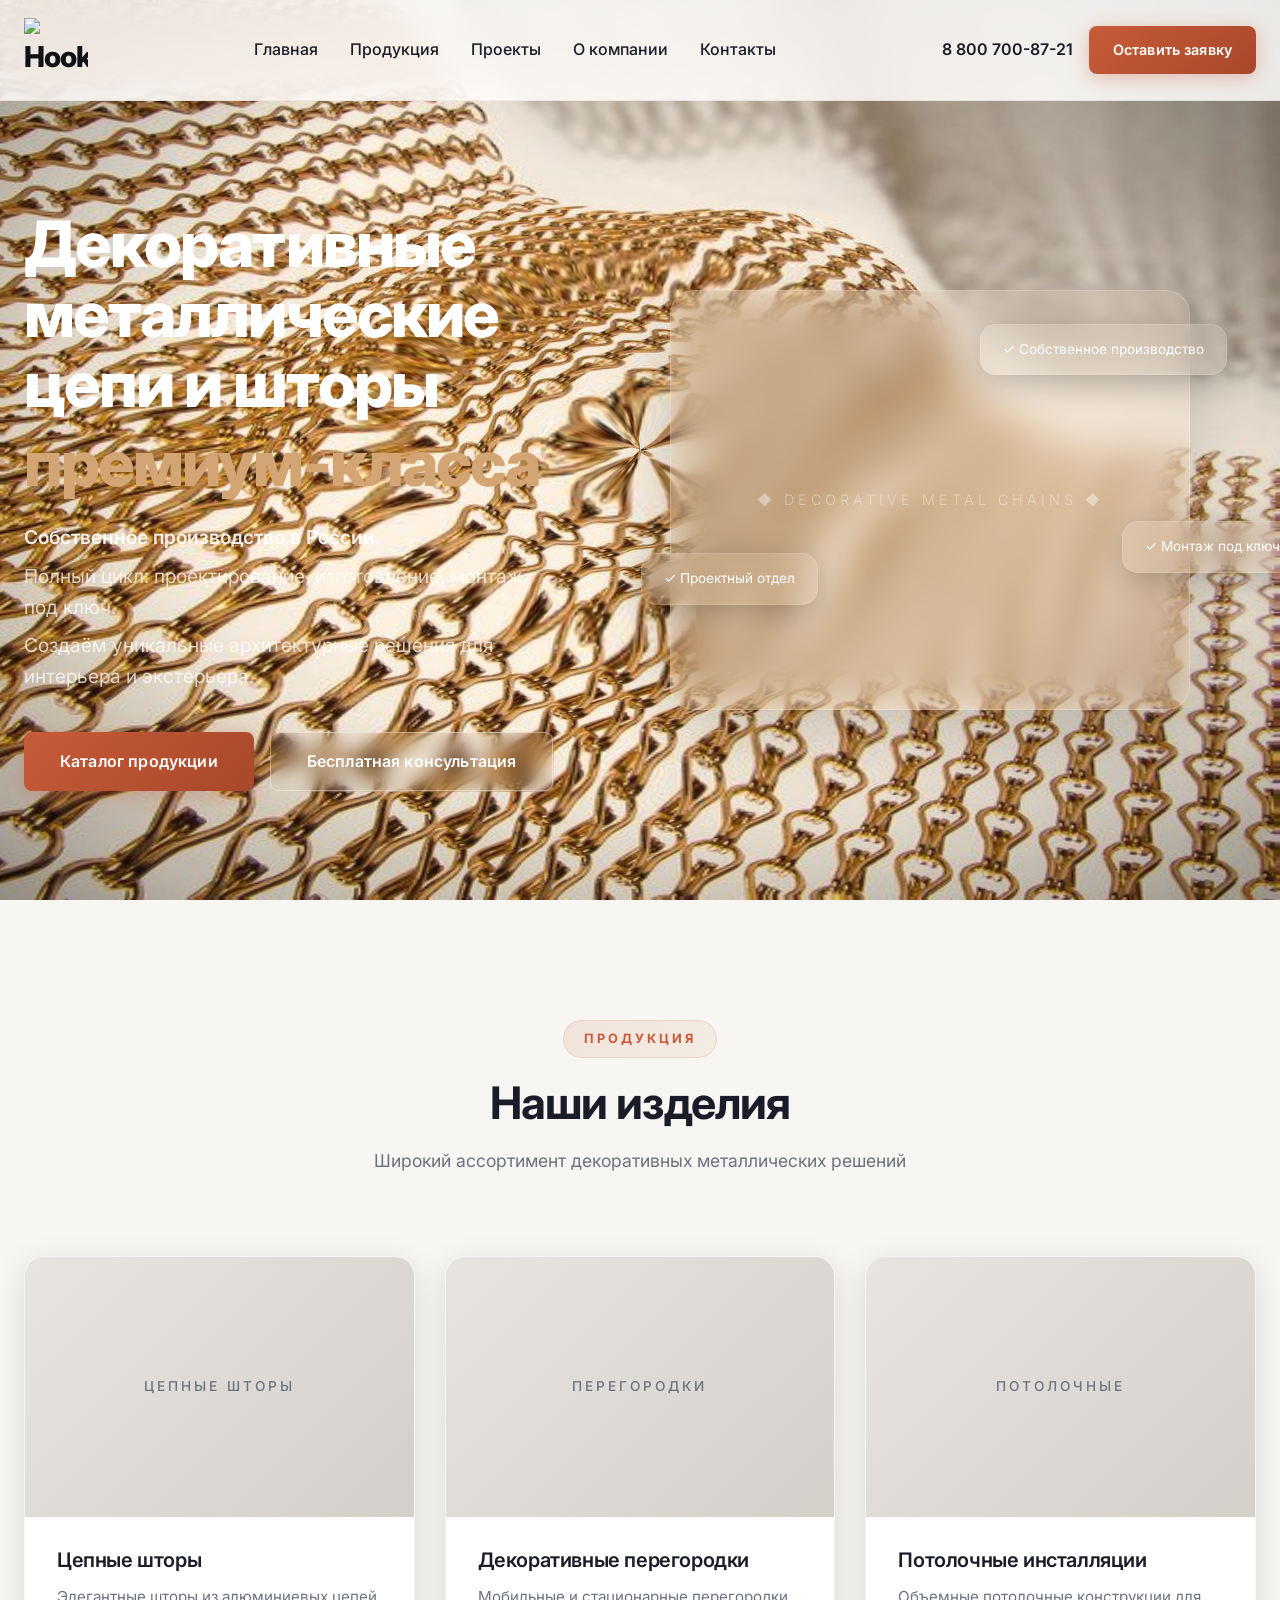
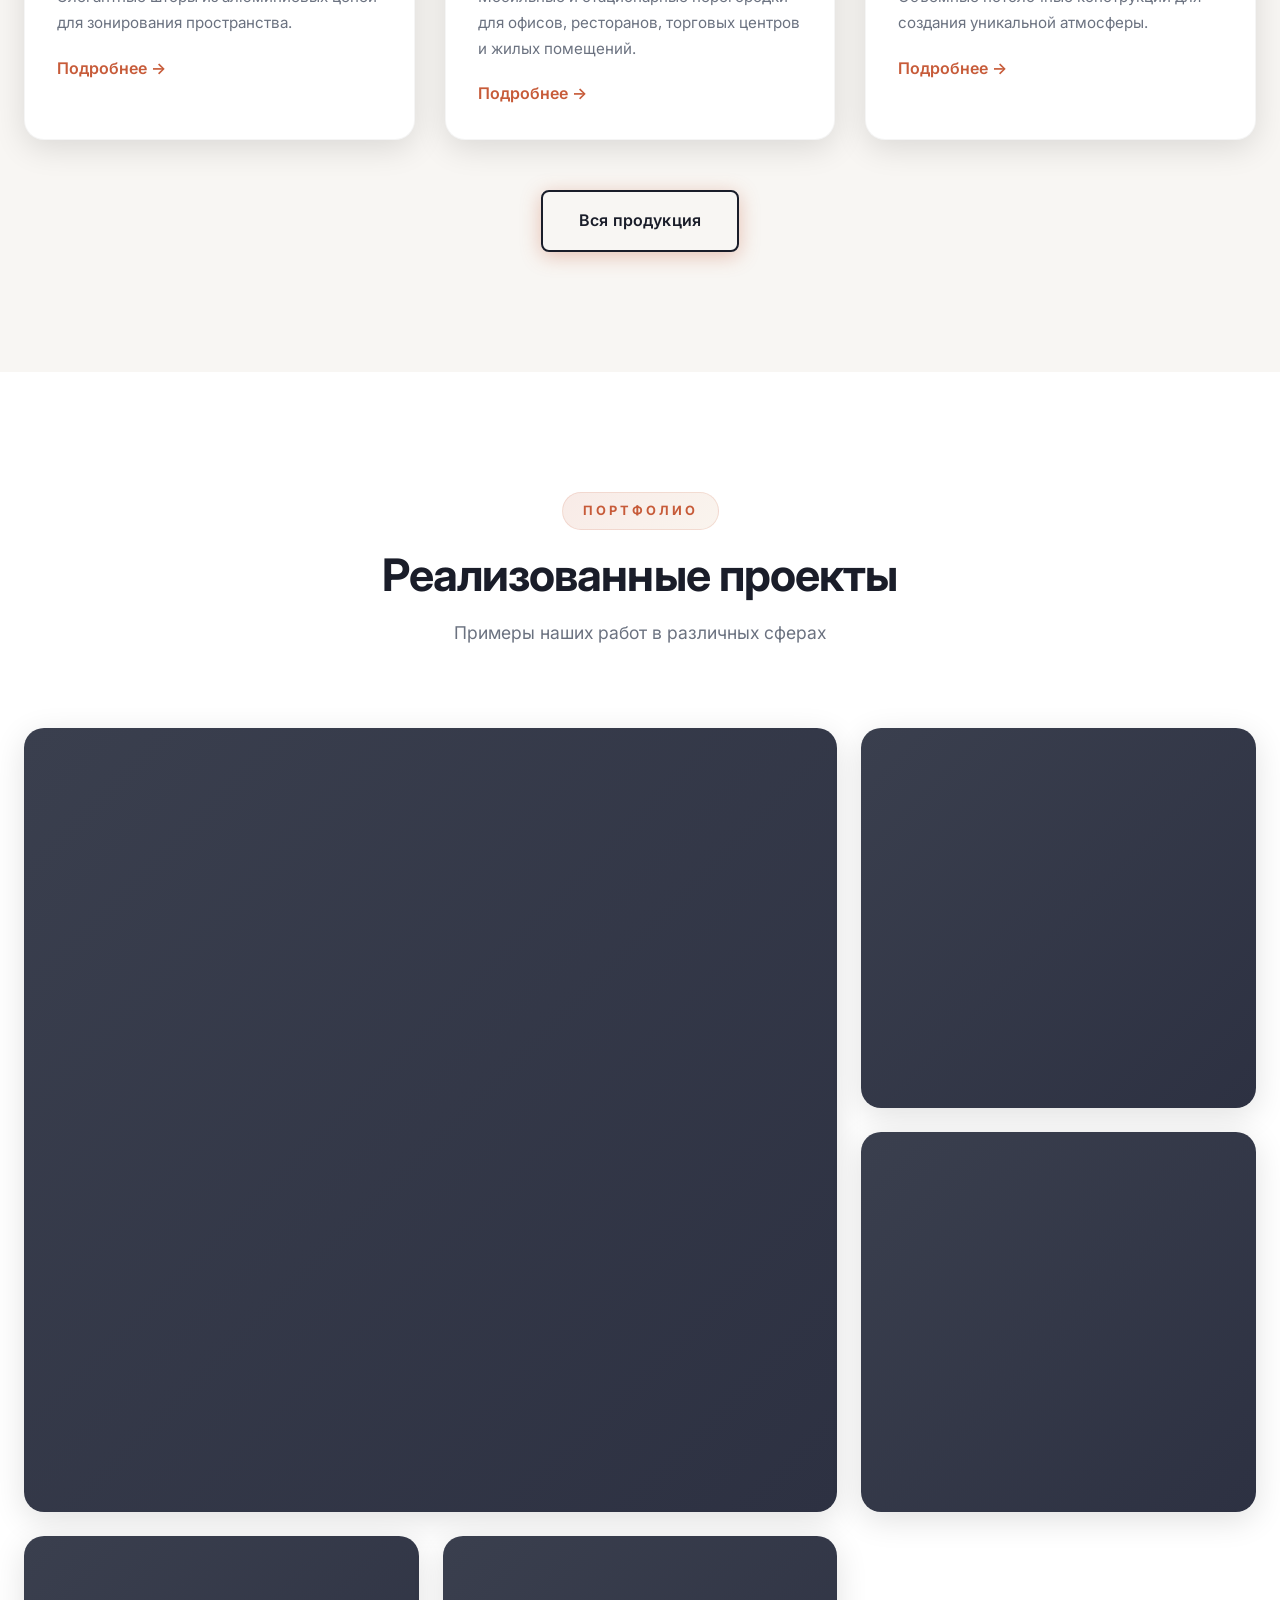
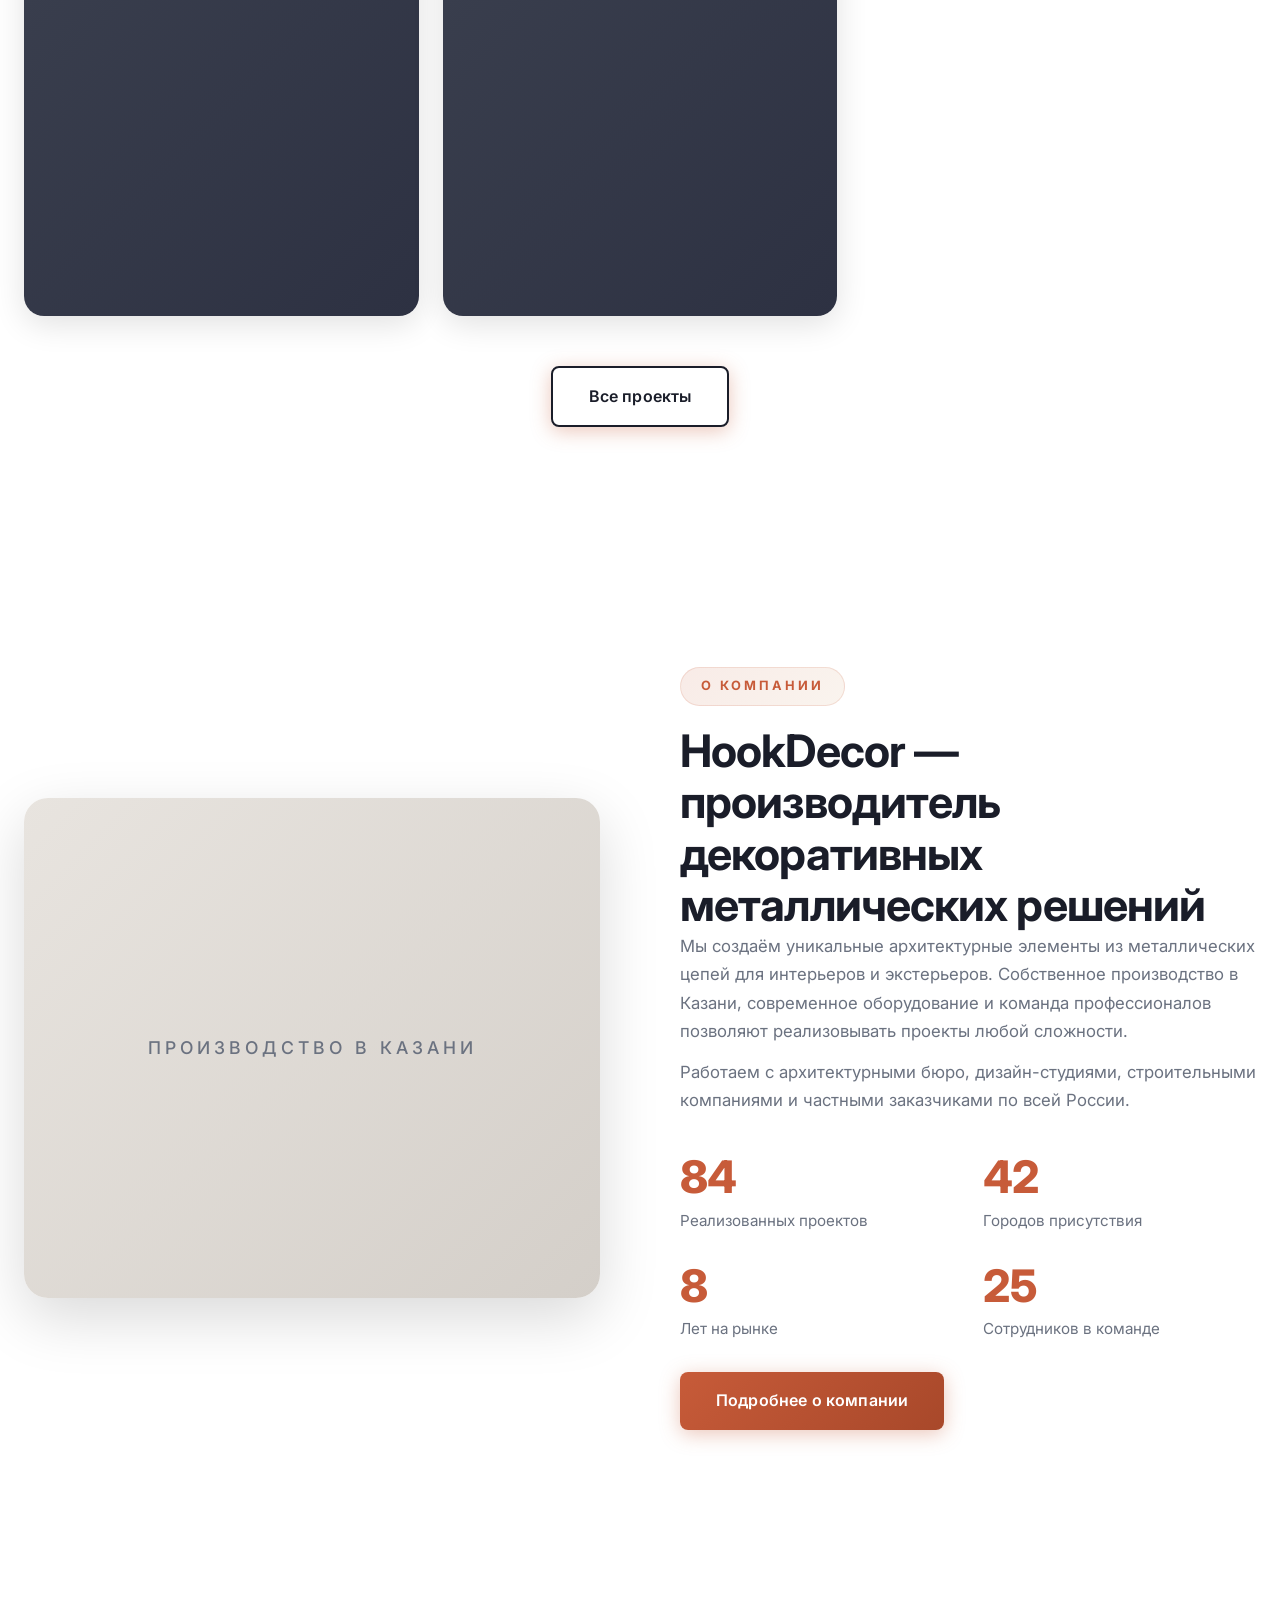
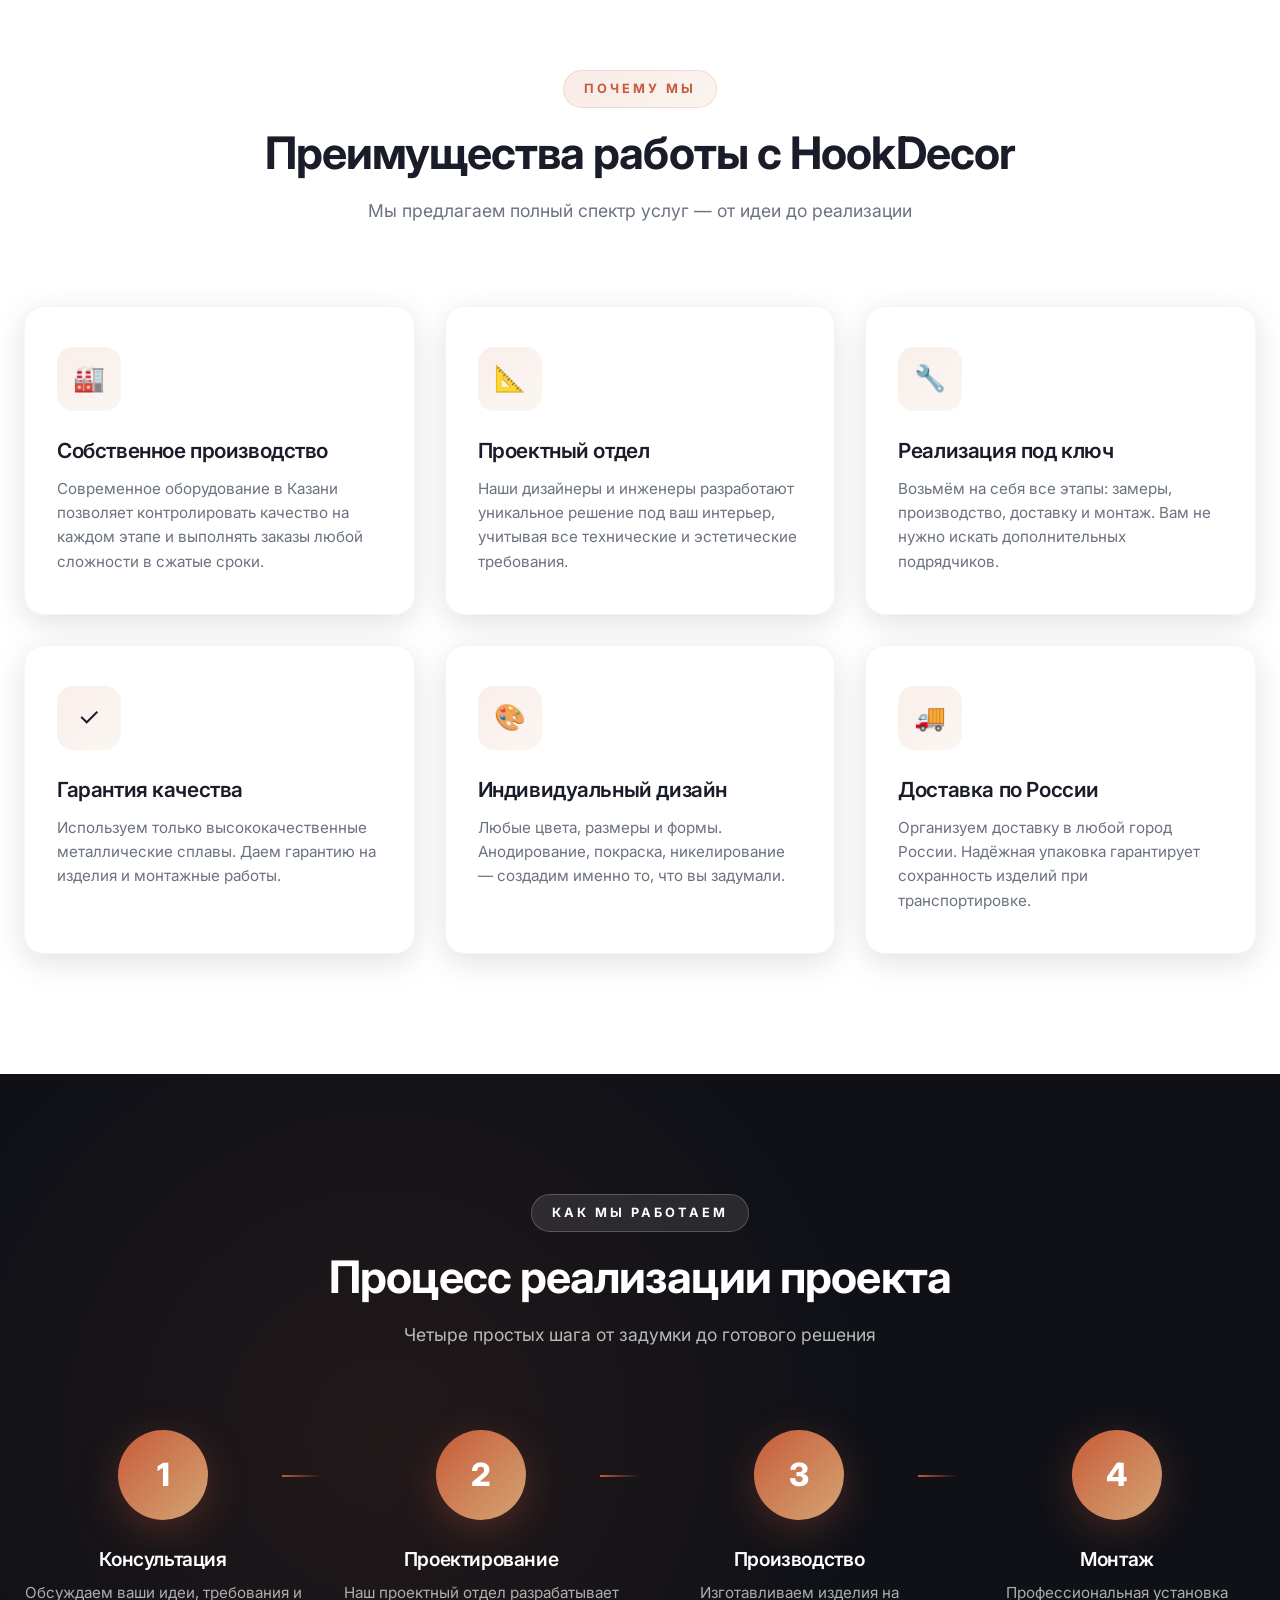
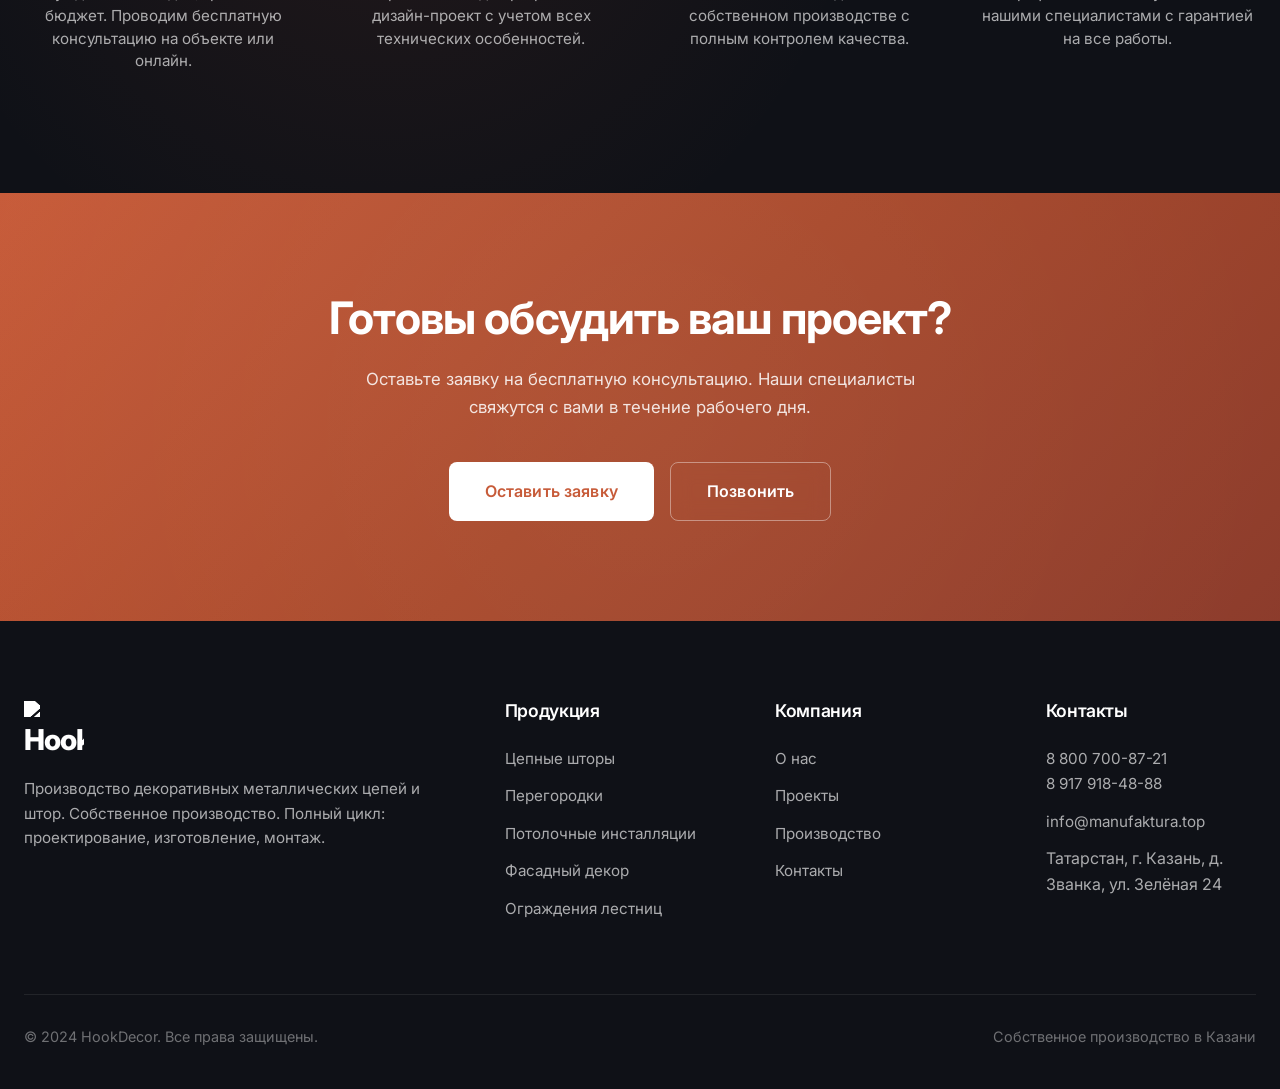
==== commit b660912b: "Add files via upload" ====
--- a/index.html
+++ b/index.html
@@ -198,11 +198,20 @@
     min-height: 100vh;
     display: flex;
     align-items: center;
-    background: linear-gradient(135deg, #0f1117 0%, #1a1f2e 50%, #2d3142 100%);
+    background: #0f1117;
     position: relative;
     overflow: hidden;
     padding-top: 100px;
 }
+#hero-canvas {
+    position: absolute;
+    top: 0; left: 0;
+    width: 100%; height: 100%;
+    z-index: 0;
+    opacity: 0;
+    transition: opacity 1.2s ease;
+}
+#hero-canvas.loaded { opacity: 1; }
 
 .hero-premium::before {
     content: '';
@@ -1177,10 +1186,11 @@
 
 <!-- HERO -->
 <section class="hero-premium">
+<canvas id="hero-canvas"></canvas>
 <div class="container-premium">
 <div class="hero-content-premium">
 <div class="hero-text-premium">
-<h1>Декоративные металлические цепи и шторы <span>премиум-класса</span></h1>
+<h1>Декоративные металлические цепи и шторы <span style="white-space:nowrap;">премиум-класса</span></h1>
 <p style="margin-bottom:8px;font-weight:600;color:rgba(255,255,255,0.9);">Собственное производство в России.</p>
 <p style="margin-bottom:8px;">Полный цикл: проектирование, изготовление, монтаж под ключ.</p>
 <p>Создаём уникальные архитектурные решения для интерьера и экстерьера.</p>
@@ -1550,6 +1560,107 @@
     }
 
     // Animate stats counter
+    
+// WebGL Hero Effect
+(function(){
+  var canvas = document.getElementById('hero-canvas');
+  if (!canvas) return;
+  var gl = canvas.getContext('webgl');
+  if (!gl) return;
+
+  function resize(){
+    canvas.width = canvas.offsetWidth;
+    canvas.height = canvas.offsetHeight;
+  }
+  resize();
+  window.addEventListener('resize', resize);
+
+  var vs = 'attribute vec2 p;varying vec2 v;void main(){v=p*.5+.5;gl_Position=vec4(p,0,1);}';
+  var fs = [
+    'precision mediump float;',
+    'uniform sampler2D u;uniform vec2 m,r;uniform float t;varying vec2 v;',
+    'void main(){',
+    '  vec2 uv=v;',
+    '  vec2 ms=m/r; ms.y=1.-ms.y;',
+    '  float d=distance(uv,ms);',
+    '  float rip=sin(d*38.-t*3.8)*.022*smoothstep(.65,.0,d);',
+    '  vec2 dir=normalize(uv-ms+.0001);',
+    '  uv+=dir*rip;',
+    '  float wx=sin(uv.x*14.+t*.7)*.004+sin(uv.y*9.+t*.55)*.003;',
+    '  uv+=vec2(wx,wx*.6);',
+    '  uv=clamp(uv,0.,1.);',
+    '  vec4 c=texture2D(u,uv);',
+    '  float g=(c.r*.45+c.g*.35+c.b*.2);',
+    '  vec3 gold=vec3(1.15,.9,.55)*g;',
+    '  c.rgb=mix(c.rgb,gold,.18);',
+    '  float vig=1.-smoothstep(.3,.85,distance(v,vec2(.5)));',
+    '  c.rgb*=mix(.6,1.,vig);',
+    '  gl_FragColor=c;',
+    '}'
+  ].join('');
+
+  function sh(type, src){
+    var s=gl.createShader(type);
+    gl.shaderSource(s,src);
+    gl.compileShader(s);
+    return s;
+  }
+  var prog=gl.createProgram();
+  gl.attachShader(prog,sh(gl.VERTEX_SHADER,vs));
+  gl.attachShader(prog,sh(gl.FRAGMENT_SHADER,fs));
+  gl.linkProgram(prog);
+  gl.useProgram(prog);
+
+  var buf=gl.createBuffer();
+  gl.bindBuffer(gl.ARRAY_BUFFER,buf);
+  gl.bufferData(gl.ARRAY_BUFFER,new Float32Array([-1,-1,1,-1,-1,1,-1,1,1,-1,1,1]),gl.STATIC_DRAW);
+  var al=gl.getAttribLocation(prog,'p');
+  gl.enableVertexAttribArray(al);
+  gl.vertexAttribPointer(al,2,gl.FLOAT,false,0,0);
+
+  var uM=gl.getUniformLocation(prog,'m');
+  var uT=gl.getUniformLocation(prog,'t');
+  var uR=gl.getUniformLocation(prog,'r');
+  var uU=gl.getUniformLocation(prog,'u');
+
+  var mx=canvas.offsetWidth/2, my=canvas.offsetHeight/2;
+  var hero=document.querySelector('.hero-premium');
+  hero.addEventListener('mousemove',function(e){
+    var r=canvas.getBoundingClientRect();
+    mx=e.clientX-r.left; my=e.clientY-r.top;
+  });
+  hero.addEventListener('touchmove',function(e){
+    e.preventDefault();
+    var r=canvas.getBoundingClientRect();
+    mx=e.touches[0].clientX-r.left;
+    my=e.touches[0].clientY-r.top;
+  },{passive:false});
+
+  var img=new Image();
+  img.onload=function(){
+    var tex=gl.createTexture();
+    gl.bindTexture(gl.TEXTURE_2D,tex);
+    gl.texImage2D(gl.TEXTURE_2D,0,gl.RGBA,gl.RGBA,gl.UNSIGNED_BYTE,img);
+    gl.texParameteri(gl.TEXTURE_2D,gl.TEXTURE_MIN_FILTER,gl.LINEAR);
+    gl.texParameteri(gl.TEXTURE_2D,gl.TEXTURE_MAG_FILTER,gl.LINEAR);
+    gl.texParameteri(gl.TEXTURE_2D,gl.TEXTURE_WRAP_S,gl.CLAMP_TO_EDGE);
+    gl.texParameteri(gl.TEXTURE_2D,gl.TEXTURE_WRAP_T,gl.CLAMP_TO_EDGE);
+    gl.uniform1i(uU,0);
+    canvas.classList.add('loaded');
+    function draw(ts){
+      resize();
+      gl.viewport(0,0,canvas.width,canvas.height);
+      gl.uniform2f(uM,mx,my);
+      gl.uniform2f(uR,canvas.width,canvas.height);
+      gl.uniform1f(uT,ts*.001);
+      gl.drawArrays(gl.TRIANGLES,0,6);
+      requestAnimationFrame(draw);
+    }
+    requestAnimationFrame(draw);
+  };
+  img.src='Metal%20meshes.jpeg';
+})();
+
     document.querySelectorAll('.stat-item-premium h4').forEach(function(el) {
         var target = parseInt(el.textContent);
         if (isNaN(target)) return;
